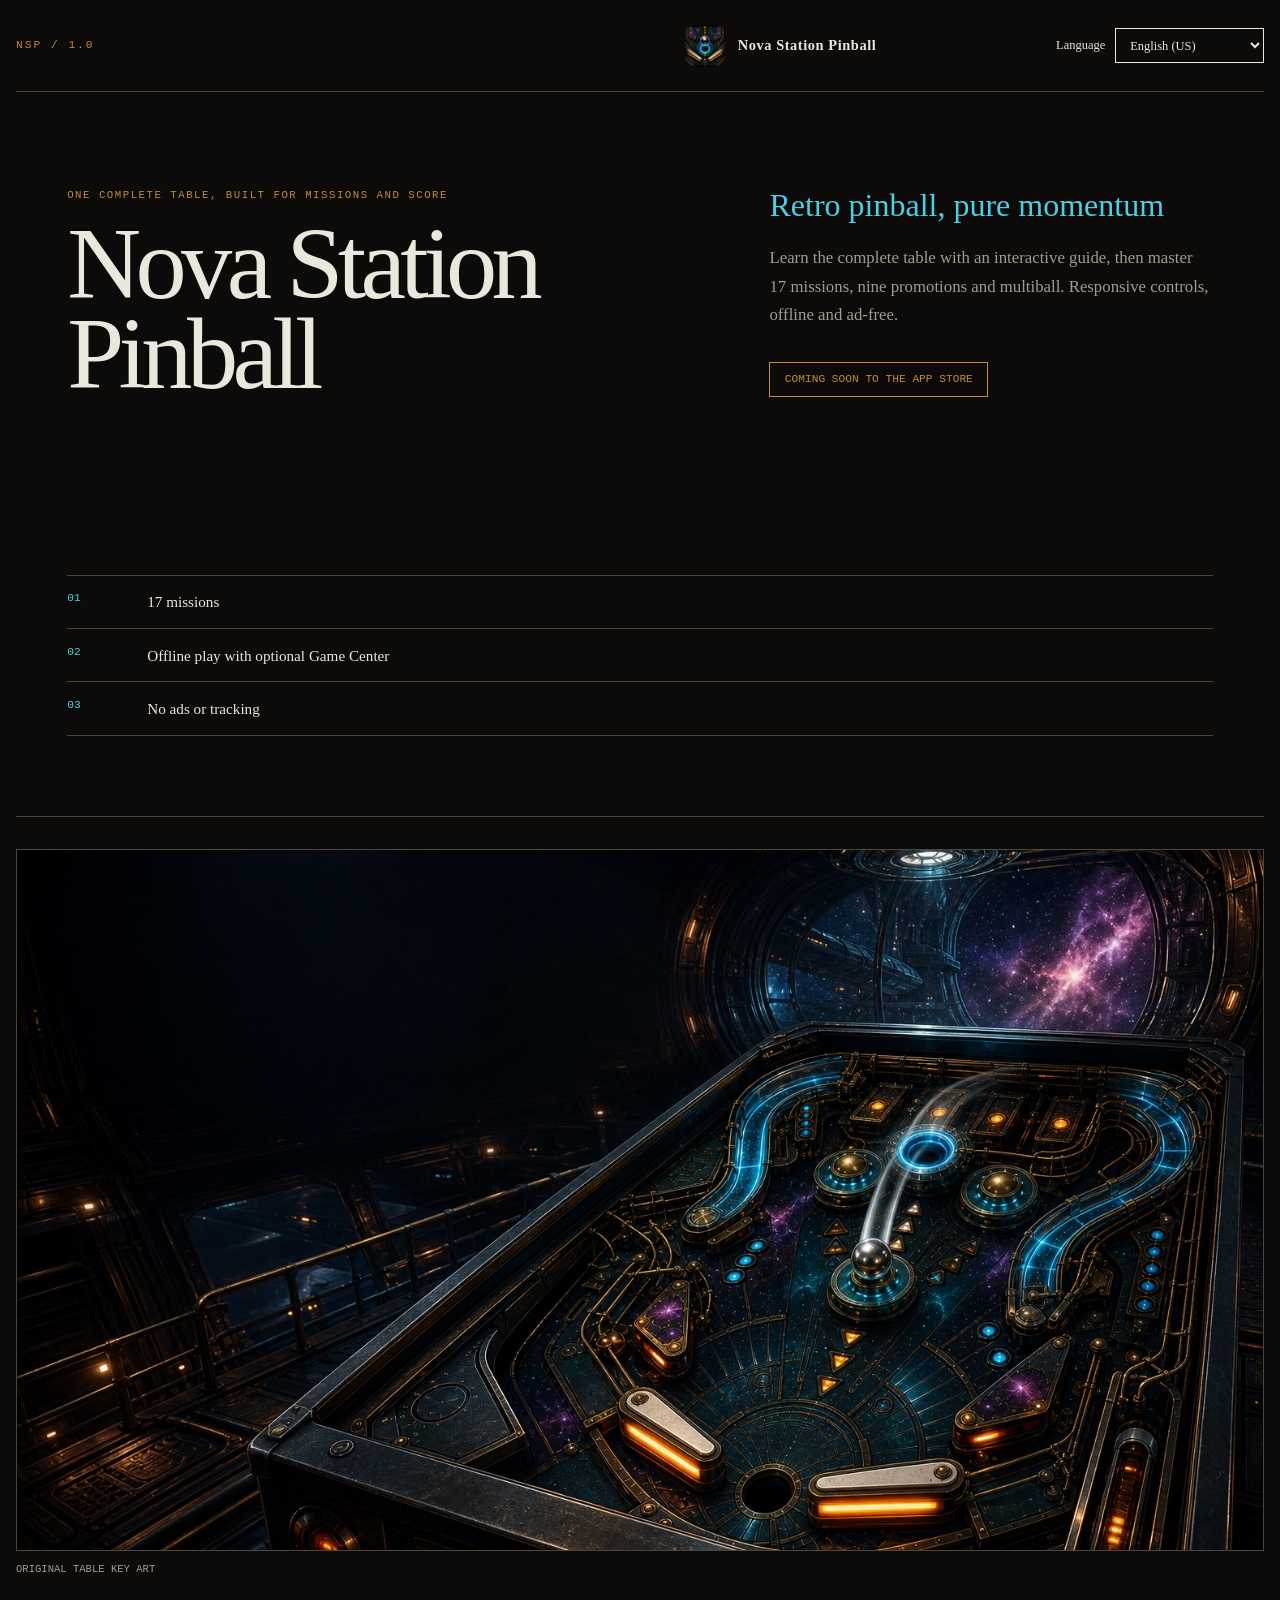
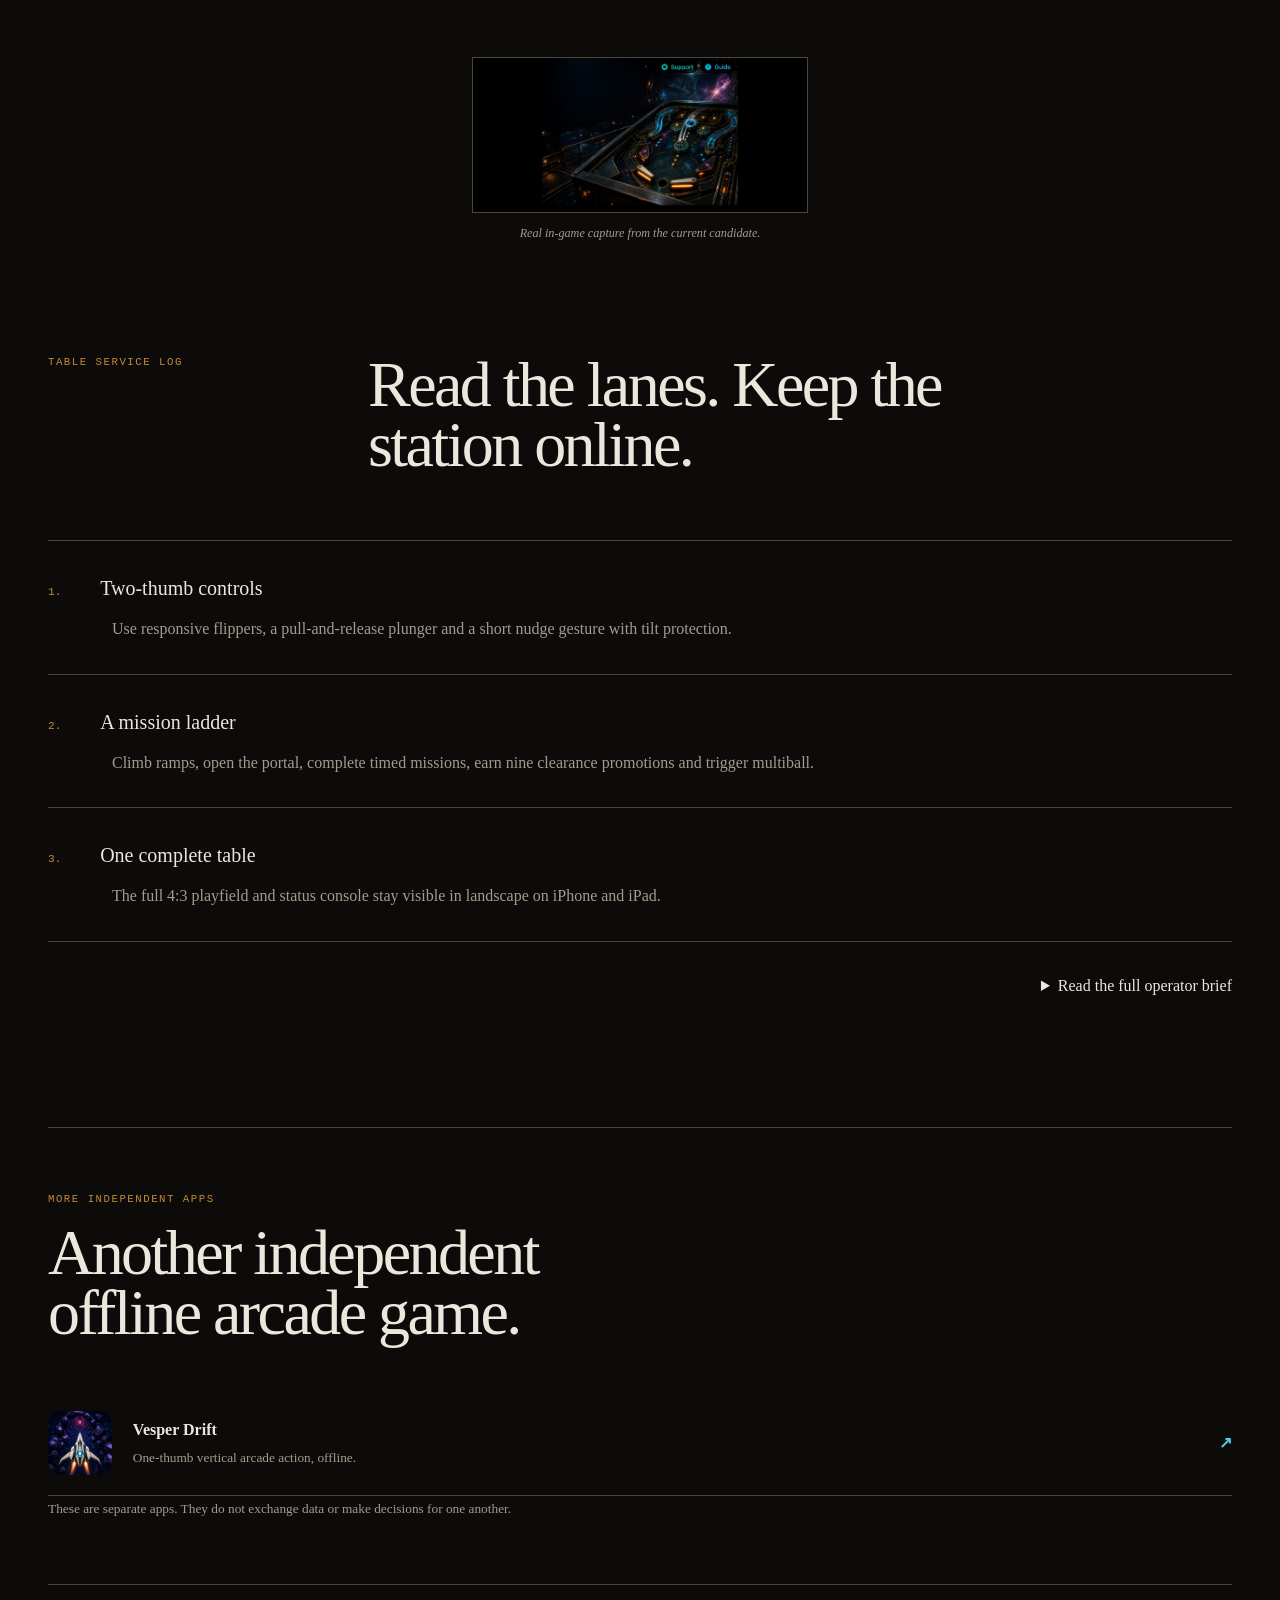
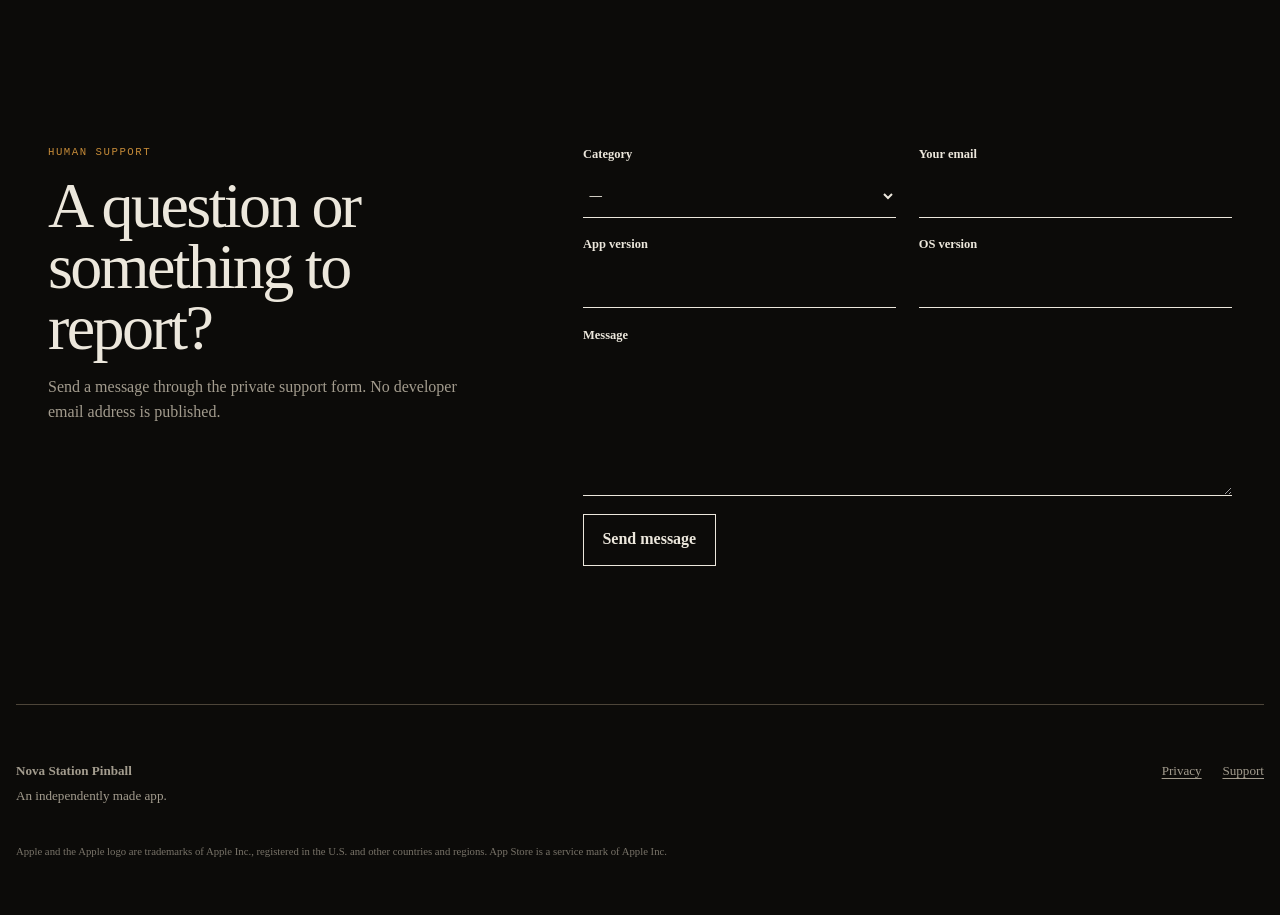
==== site/index.html @ 6b226a64 "Launch Nova marketing site and commercial guards" ====
<!doctype html>
<html lang="en-US" dir="ltr" data-template-id="nova-machine-room-v1">
<head>
  <meta charset="utf-8">
  <meta name="viewport" content="width=device-width, initial-scale=1">
  <title>Nova Station Pinball — Retro pinball, pure momentum</title>
  <meta name="description" content="Learn the complete table with an interactive guide, then master 17 missions, nine promotions and multiball. Responsive controls, offline and ad-free.">
  <meta name="theme-color" content="#FFC64C">
  <meta name="robots" content="index,follow,max-image-preview:large">
  <meta name="site-source-digest" content="d5cbf1e4bd3721d77eac2094267c5030284951f453ba42378c104fe84a49094e">
  <link rel="canonical" href="https://bnjdpn.github.io/NovaStationPinball/">
  <link rel="alternate" hreflang="en-US" href="https://bnjdpn.github.io/NovaStationPinball/en-US/"><link rel="alternate" hreflang="fr-FR" href="https://bnjdpn.github.io/NovaStationPinball/fr-FR/">
  <link rel="alternate" hreflang="x-default" href="https://bnjdpn.github.io/NovaStationPinball/">
  <meta property="og:type" content="website">
  <meta property="og:site_name" content="Nova Station Pinball">
  <meta property="og:title" content="Nova Station Pinball — Retro pinball, pure momentum">
  <meta property="og:description" content="Learn the complete table with an interactive guide, then master 17 missions, nine promotions and multiball. Responsive controls, offline and ad-free.">
  <meta property="og:url" content="https://bnjdpn.github.io/NovaStationPinball/">
  <meta property="og:image" content="https://bnjdpn.github.io/NovaStationPinball/assets/hero-editorial.jpg">
  <meta property="og:image:alt" content="A worn space-station pinball machine in a dark recreation bay.">
  <meta name="twitter:card" content="summary_large_image">
  <meta name="twitter:title" content="Nova Station Pinball — Retro pinball, pure momentum">
  <meta name="twitter:description" content="Learn the complete table with an interactive guide, then master 17 missions, nine promotions and multiball. Responsive controls, offline and ad-free.">
  <meta name="twitter:image" content="https://bnjdpn.github.io/NovaStationPinball/assets/hero-editorial.jpg">
  <link rel="icon" href="assets/app-icon.png">
  <link rel="manifest" href="site.webmanifest">
  <link rel="preload" as="image" href="assets/hero-editorial.jpg">
  <link rel="stylesheet" href="assets/base.css">
  <link rel="stylesheet" href="assets/theme.css">
  <script type="application/ld+json">{"@context":"https://schema.org","@type":"SoftwareApplication","name":"Nova Station Pinball","description":"Learn the complete table with an interactive guide, then master 17 missions, nine promotions and multiball. Responsive controls, offline and ad-free.","url":"https://bnjdpn.github.io/NovaStationPinball/","image":"https://bnjdpn.github.io/NovaStationPinball/assets/hero-editorial.jpg","operatingSystem":"iOS","applicationCategory":"GameApplication","softwareVersion":"1.0","author":{"@type":"Person","name":"bnjdpn"}}</script>
</head>
<body>
  <a class="skip-link" href="#main">Skip to content</a>
  <header class="station-head">
    <p class="station-code">NSP / 1.0</p>
    <a class="brand" href="https://bnjdpn.github.io/NovaStationPinball/"><img src="assets/app-icon.png" width="42" height="42" alt=""><span>Nova Station Pinball</span></a>
    <label class="language-picker"><span>Language</span><select data-language-picker><option value="https://bnjdpn.github.io/NovaStationPinball/en-US/" selected>English (US)</option><option value="https://bnjdpn.github.io/NovaStationPinball/fr-FR/">Français (France)</option></select></label>
  </header>

  <main id="main" class="station-log">
    <section class="mission-sheet" aria-labelledby="hero-title">
      <div class="mission-title">
        <p class="eyebrow">One complete table, built for missions and score</p>
        <h1 id="hero-title">Nova Station Pinball</h1>
      </div>
      <div class="mission-brief">
        <p class="subtitle">Retro pinball, pure momentum</p>
        <p class="hero-pitch">Learn the complete table with an interactive guide, then master 17 missions, nine promotions and multiball. Responsive controls, offline and ad-free.</p>
        <p class="release-signal">Coming soon to the App Store</p>
      </div>
      <dl class="table-spec">
        <div><dt>01</dt><dd>17 missions</dd></div><div><dt>02</dt><dd>Offline play with optional Game Center</dd></div><div><dt>03</dt><dd>No ads or tracking</dd></div>
      </dl>
    </section>

    <figure class="machine-bay">
      <img src="assets/hero-editorial.jpg" width="1536" height="1024" alt="A worn space-station pinball machine in a dark recreation bay." fetchpriority="high">
      <figcaption>Original table key art</figcaption>
    </figure>

    <figure class="table-readback"><img src="assets/screenshots/en-US-01-launch-iphone-17-pro-max.png" alt="Product preview" loading="lazy" decoding="async"><figcaption>Real in-game capture from the current candidate.</figcaption></figure>

    <section id="field-manual" class="field-manual" aria-labelledby="manual-title">
      <header><p>Table service log</p><h2 id="manual-title">Read the lanes. Keep the station online.</h2></header>
      <ol>

        <li><h3>Two-thumb controls</h3><p>Use responsive flippers, a pull-and-release plunger and a short nudge gesture with tilt protection.</p></li>

        <li><h3>A mission ladder</h3><p>Climb ramps, open the portal, complete timed missions, earn nine clearance promotions and trigger multiball.</p></li>

        <li><h3>One complete table</h3><p>The full 4:3 playfield and status console stay visible in landscape on iPhone and iPad.</p></li>

      </ol>
      <details><summary>Read the full operator brief</summary><p>Take command of Nova Station, a complete retro-futuristic pinball table built for fast reactions and long score-chasing sessions.</p><p>Every launch begins with three balls and a clear objective: keep the station online. Chain bumper hits, climb the ramps, open the portal, complete timed missions, earn nine clearance promotions and trigger multiball. A precise deterministic simulation keeps every rebound, flipper strike, nudge and tilt consistent.</p><p>BUILT FOR PINBALL; Responsive two-thumb flippers; Pull-and-release plunger; Short horizontal nudge gesture with tilt protection; Interactive guide for controls, mission lanes and progression targets; Missions, score multipliers, bonuses, extra balls and multiball; Local high scores saved on your device; Optional Game Center leaderboard</p><p>ONE COMPLETE TABLE; The full 4:3 table and its status console remain visible in landscape on both iPhone and iPad. Original raster artwork, sound and haptics create a tactile premium retro-PC atmosphere without copying another game’s identity.</p><p>PLAY ON YOUR TERMS; Nova Station Pinball works offline and requires no account. It contains no advertising and no tracking. In version 1.0, the entire game is available free upfront. Optional tips in this version support development but unlock no features and do not change gameplay.</p><p>Available in English and French.</p></details>
    </section>


    <aside class="other-cabinet" aria-labelledby="other-title">
      <p>More independent apps</p>
      <h2 id="other-title">Another independent offline arcade game.</h2>

      <a href="https://bnjdpn.github.io/VesperDrift/"><img src="assets/apps/vesper.png" width="64" height="64" alt=""><span><strong>Vesper Drift</strong><small>One-thumb vertical arcade action, offline.</small></span><b aria-hidden="true">↗</b></a>

      <small>These are separate apps. They do not exchange data or make decisions for one another.</small>
    </aside>


    <section id="contact" class="station-support" aria-labelledby="contact-title">
      <header><p>Human support</p><h2 id="contact-title">A question or something to report?</h2><p>Send a message through the private support form. No developer email address is published.</p></header>
      <form class="support-form" action="https://formspree.io/f/mykqbyyw" method="POST" data-sending="Sending…" data-success="Message sent. Thank you." data-error="The message could not be sent. Please try again.">
        <input type="hidden" name="app" value="Nova Station Pinball"><input type="hidden" name="_subject" value="Nova Station Pinball support request">
        <label class="honeypot" aria-hidden="true">Leave empty<input type="text" name="_gotcha" tabindex="-1" autocomplete="off"></label>
        <label><span>Category</span><select name="category" required><option value="" selected disabled>—</option><option value="Question">Question</option><option value="Bug">Bug</option><option value="Accessibility">Accessibility</option><option value="Privacy">Privacy</option><option value="Other">Other</option></select></label>
        <label><span>Your email</span><input type="email" name="email" autocomplete="email" required></label>
        <label><span>App version</span><input type="text" name="app_version"></label>
        <label><span>OS version</span><input type="text" name="os_version"></label>
        <label class="message-field"><span>Message</span><textarea name="message" required></textarea></label>
        <button type="submit">Send message</button><p class="form-status" role="status" aria-live="polite"></p>
      </form>
    </section>
  </main>

  <footer class="station-footer">
    <div><strong>Nova Station Pinball</strong><p>An independently made app.</p></div>
    <nav aria-label="Legal links"><a href="https://bnjdpn.github.io/NovaStationPinball/privacy.html">Privacy</a><a href="#contact">Support</a></nav>
    <small class="trademark-notice">Apple and the Apple logo are trademarks of Apple Inc., registered in the U.S. and other countries and regions. App Store is a service mark of Apple Inc.</small>
  </footer>
  <script src="assets/site.js" defer></script>
</body>
</html>
---- site/assets/base.css ----
* { box-sizing: border-box; }
html { scroll-behavior: smooth; }
body { margin: 0; min-width: 320px; font-family: var(--font-body, ui-sans-serif, system-ui, sans-serif); background: var(--page); color: var(--ink); line-height: 1.55; text-rendering: optimizeLegibility; }
img { display: block; max-width: 100%; }
a { color: inherit; text-decoration-thickness: .08em; text-underline-offset: .2em; }
button, input, textarea, select { font: inherit; }
button, a, select, input, textarea { -webkit-tap-highlight-color: transparent; }
:focus-visible { outline: 3px solid var(--focus, #0866ff); outline-offset: 4px; }
.skip-link { position: fixed; z-index: 100; inset: 12px auto auto 12px; padding: 10px 14px; background: #fff; color: #111; transform: translateY(-160%); }
.skip-link:focus { transform: none; }
.brand { display: inline-flex; align-items: center; gap: .75rem; width: fit-content; font-weight: 750; text-decoration: none; }
.brand img { width: 42px; height: 42px; border-radius: 11px; }
.language-picker { display: inline-flex; align-items: center; gap: .6rem; font-size: .78rem; }
.language-picker select { max-width: 175px; padding: .55rem 1.8rem .55rem .65rem; border: 1px solid currentColor; border-radius: 0; background: transparent; color: inherit; }
.language-picker option { color: #111; background: #fff; }
.app-store-action { display: inline-flex; padding: 10px; line-height: 0; }
.app-store-action img { width: auto; height: 40px; }
.app-store-action:focus-visible { outline-offset: 1px; }
.support-form { display: grid; grid-template-columns: 1fr 1fr; gap: 1.1rem 1.4rem; }
.support-form label { display: grid; gap: .45rem; font-size: .78rem; font-weight: 700; }
.support-form input, .support-form select, .support-form textarea { width: 100%; padding: .8rem .15rem; border: 0; border-bottom: 1px solid currentColor; border-radius: 0; background: transparent; color: inherit; }
.support-form textarea { min-height: 9rem; resize: vertical; }
.support-form .message-field, .support-form button, .form-status { grid-column: 1 / -1; }
.support-form button { width: fit-content; padding: .8rem 1.15rem; border: 1px solid currentColor; border-radius: 0; background: transparent; color: inherit; font-weight: 800; cursor: pointer; }
.support-form button:disabled { opacity: .55; cursor: wait; }
.form-status { min-height: 1.5em; margin: 0; }
.honeypot { position: absolute !important; left: -10000px !important; width: 1px !important; height: 1px !important; overflow: hidden !important; }
.trademark-notice { display: block; max-width: 70rem; font-size: .67rem; line-height: 1.5; opacity: .72; }
.not-found { width: min(100% - 2rem, 48rem); min-height: 100svh; margin-inline: auto; display: grid; align-content: center; gap: 1rem; }
.not-found p { max-width: 42rem; margin: 0; }
.not-found .error-code { font: 700 .72rem/1 ui-monospace, SFMono-Regular, Menlo, monospace; letter-spacing: .14em; }
.not-found h1 { max-width: 14ch; margin: 0; font-size: clamp(3rem, 9vw, 7rem); line-height: .9; }
.not-found a { width: fit-content; margin-top: 1rem; font-weight: 800; }
@media (max-width: 620px) {
  .brand span { display: none; }
  .language-picker > span { position: absolute; width: 1px; height: 1px; margin: -1px; padding: 0; overflow: hidden; border: 0; white-space: nowrap; }
  .support-form { grid-template-columns: 1fr; }
  .support-form .message-field, .support-form button, .form-status { grid-column: 1; }
}
@media (prefers-reduced-motion: reduce) {
  html { scroll-behavior: auto; }
  * { animation-duration: .01ms !important; animation-iteration-count: 1 !important; transition-duration: .01ms !important; }
}
---- site/assets/theme.css ----
:root { color-scheme: dark; --page: #0c0b09; --ink: #ece7dc; --muted: #a39c8e; --line: #4d4539; --focus: #51cde2; --brass: #c48a38; --cyan: #51cde2; }
body { font-family: Georgia, "Times New Roman", serif; }
.station-head { width: min(100% - 2rem, 92rem); margin-inline: auto; min-height: 92px; display: grid; grid-template-columns: 1fr 1fr auto; gap: 2rem; align-items: center; border-bottom: 1px solid var(--line); }
.station-code { margin: 0; color: var(--brass); font: .7rem/1 ui-monospace, SFMono-Regular, Menlo, monospace; letter-spacing: .18em; }
.station-head .brand { justify-self: center; font-size: .9rem; letter-spacing: .04em; }
.station-log { width: min(100% - 2rem, 92rem); margin-inline: auto; }
.machine-bay { margin: 2rem 0 0; }
.machine-bay img { width: 100%; max-height: 78svh; object-fit: cover; border: 1px solid var(--line); }
.machine-bay figcaption { margin: .7rem 0 0; color: var(--muted); font: .66rem/1.4 ui-monospace, SFMono-Regular, Menlo, monospace; text-transform: uppercase; }
.mission-sheet { display: grid; grid-template-columns: 1.15fr .85fr; gap: clamp(3rem, 8vw, 9rem); padding: 6rem 4vw 5rem; border-bottom: 1px solid var(--line); }
.eyebrow, .field-manual header p, .other-cabinet > p, .station-support header > p:first-child { margin: 0 0 1rem; color: var(--brass); font: .67rem/1.4 ui-monospace, SFMono-Regular, Menlo, monospace; letter-spacing: .14em; text-transform: uppercase; }
h1 { max-width: 11ch; margin: 0; font-size: clamp(3.5rem, 8vw, 8rem); font-weight: 500; letter-spacing: -.055em; line-height: .88; }
.mission-brief { align-self: end; }
.subtitle { margin: 0 0 1.3rem; color: var(--cyan); font-size: clamp(1.35rem, 2.5vw, 2.2rem); line-height: 1.1; }
.hero-pitch { max-width: 35rem; color: var(--muted); font-size: 1.05rem; line-height: 1.7; }
.release-signal { width: fit-content; margin-top: 2rem; padding: .7rem .9rem; border: 1px solid var(--brass); color: var(--brass); font: .7rem/1 ui-monospace, SFMono-Regular, Menlo, monospace; text-transform: uppercase; }
.table-spec { grid-column: 1 / -1; margin: 4rem 0 0; border-top: 1px solid var(--line); }
.table-spec div { display: grid; grid-template-columns: 5rem 1fr; padding: .9rem 0; border-bottom: 1px solid var(--line); }
.table-spec dt { color: var(--cyan); font: .7rem/1.5 ui-monospace, SFMono-Regular, Menlo, monospace; }.table-spec dd { margin: 0; font-size: .95rem; }
.table-readback { width: min(100%, 21rem); margin: 5rem auto 0; }.table-readback img { width: 100%; border: 1px solid var(--line); }.table-readback figcaption { margin-top: .7rem; color: var(--muted); font-size: .76rem; font-style: italic; text-align: center; }
.field-manual { width: min(100%, 74rem); margin: 7rem auto 0; }
.field-manual > header { display: grid; grid-template-columns: .5fr 1.5fr; gap: 2rem; }
.field-manual h2, .other-cabinet h2, .station-support h2 { max-width: 18ch; margin: 0; font-size: clamp(2.2rem, 5vw, 4.8rem); font-weight: 500; letter-spacing: -.04em; line-height: .95; }
.field-manual ol { margin: 4rem 0 0; padding: 0; list-style-position: inside; border-top: 1px solid var(--line); }
.field-manual li { padding: 2rem 0; border-bottom: 1px solid var(--line); }
.field-manual li::marker { color: var(--brass); font: .7rem ui-monospace, SFMono-Regular, Menlo, monospace; }
.field-manual h3 { display: inline; margin: 0 0 0 2rem; font-size: 1.25rem; font-weight: 500; }
.field-manual li p { max-width: 48rem; margin: .8rem 0 0 4rem; color: var(--muted); }
.field-manual details { max-width: 48rem; margin: 2rem 0 0 auto; color: var(--muted); }.field-manual summary { width: fit-content; margin-left: auto; color: var(--ink); cursor: pointer; }
.other-cabinet { width: min(100%, 74rem); margin: 8rem auto 0; padding: 4rem 0; border-top: 1px solid var(--line); border-bottom: 1px solid var(--line); }
.other-cabinet > a { margin-top: 3rem; display: grid; grid-template-columns: auto 1fr auto; gap: 1.3rem; align-items: center; padding: 1.2rem 0; text-decoration: none; border-bottom: 1px solid var(--line); }
.other-cabinet a img { border-radius: 14px; }.other-cabinet a span { display: grid; gap: .3rem; }.other-cabinet a small, .other-cabinet > small { color: var(--muted); }.other-cabinet a b { color: var(--cyan); }
.station-support { width: min(100%, 74rem); margin: 4rem auto 0; padding: 6rem 0; display: grid; grid-template-columns: .8fr 1.2fr; gap: clamp(3rem, 8vw, 8rem); }.station-support header > p:last-child { color: var(--muted); }
.station-footer { width: min(100% - 2rem, 92rem); min-height: 200px; margin-inline: auto; padding: 3.5rem 0; display: grid; grid-template-columns: 1fr auto; gap: 2rem; border-top: 1px solid var(--line); color: var(--muted); font-size: .82rem; }.station-footer p { margin: .3rem 0; }.station-footer nav { display: flex; gap: 1.3rem; }.station-footer .trademark-notice { grid-column: 1 / -1; }
@media (max-width: 800px) {
  .station-head { grid-template-columns: 1fr auto; }.station-code { display: none; }.station-head .brand { justify-self: start; }
  .mission-sheet { grid-template-columns: 1fr; padding-inline: 0; }.table-spec { grid-column: 1; }
  .field-manual > header, .station-support { grid-template-columns: 1fr; }
}
@media (max-width: 560px) {
  .mission-sheet { padding-top: 4rem; }.field-manual li p { margin-left: 0; }.field-manual h3 { margin-left: 1rem; }
  .station-footer { grid-template-columns: 1fr; }.station-footer .trademark-notice { grid-column: 1; }
}
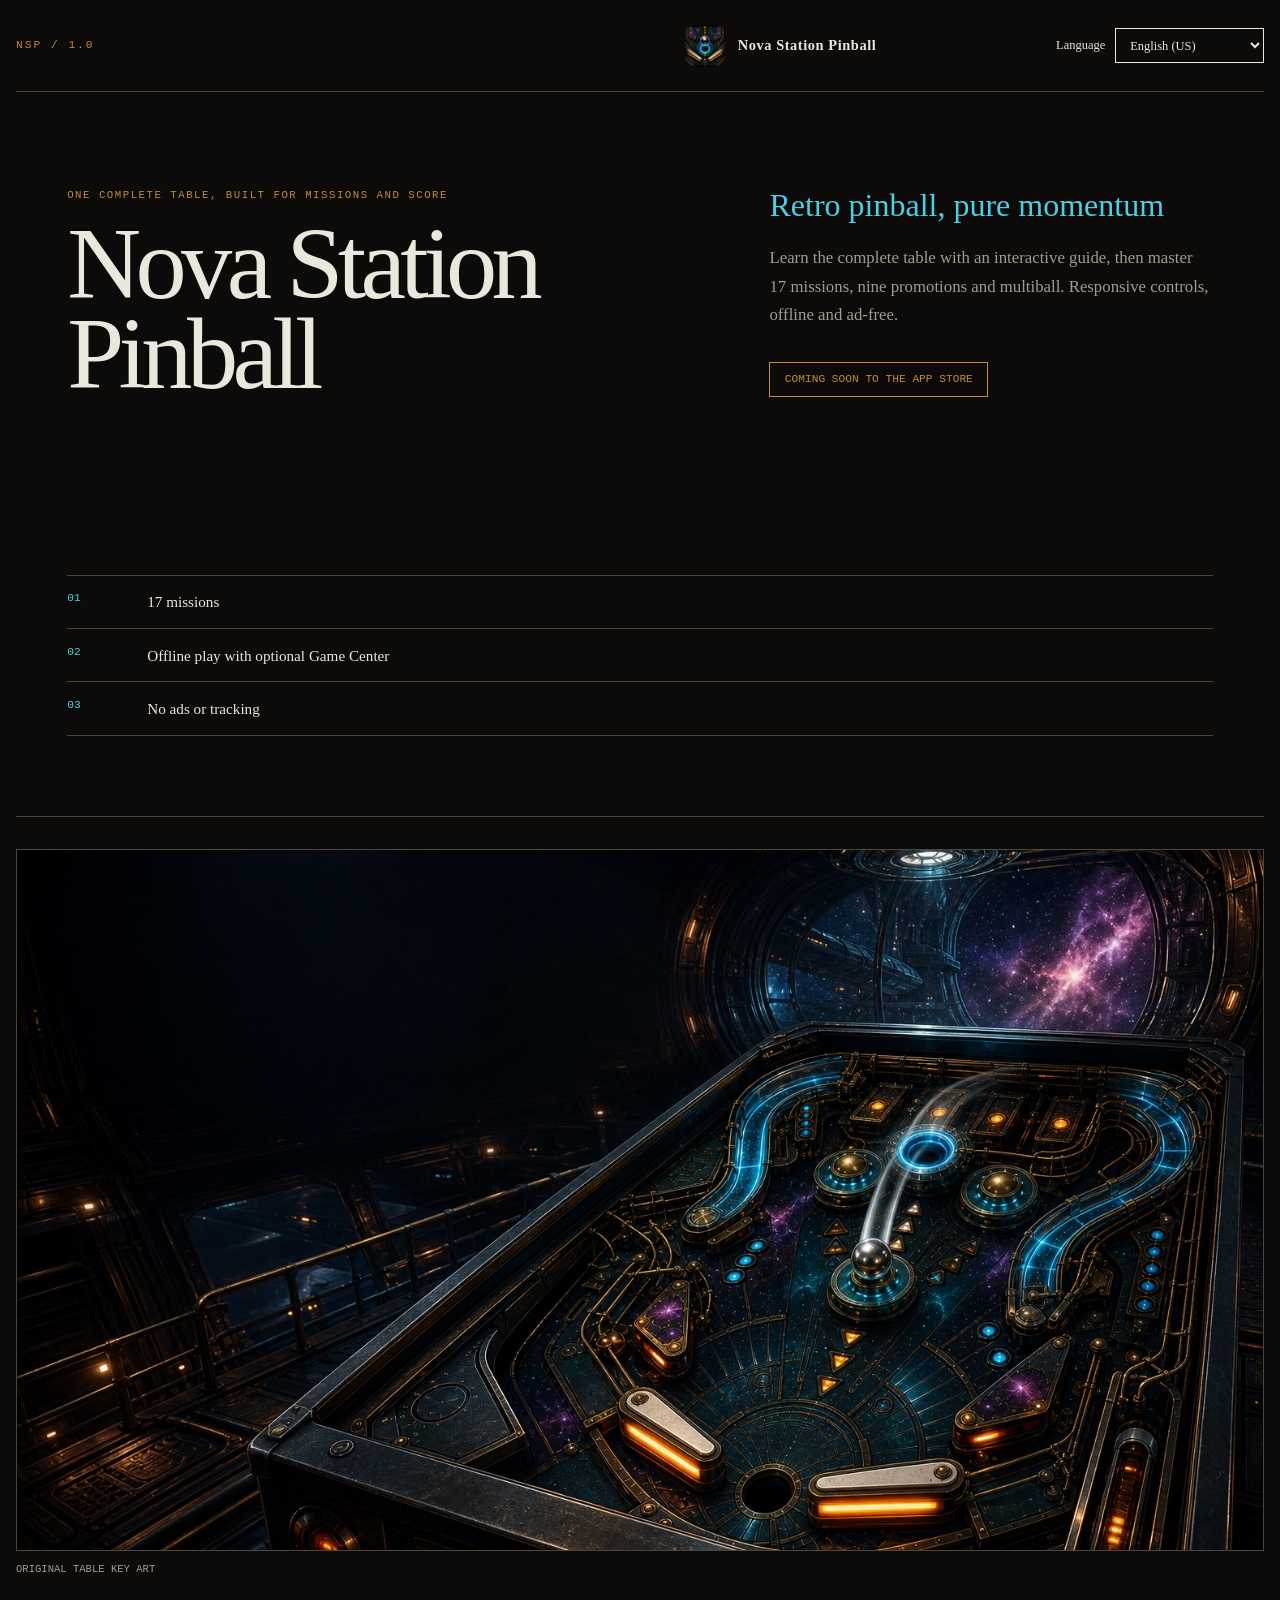
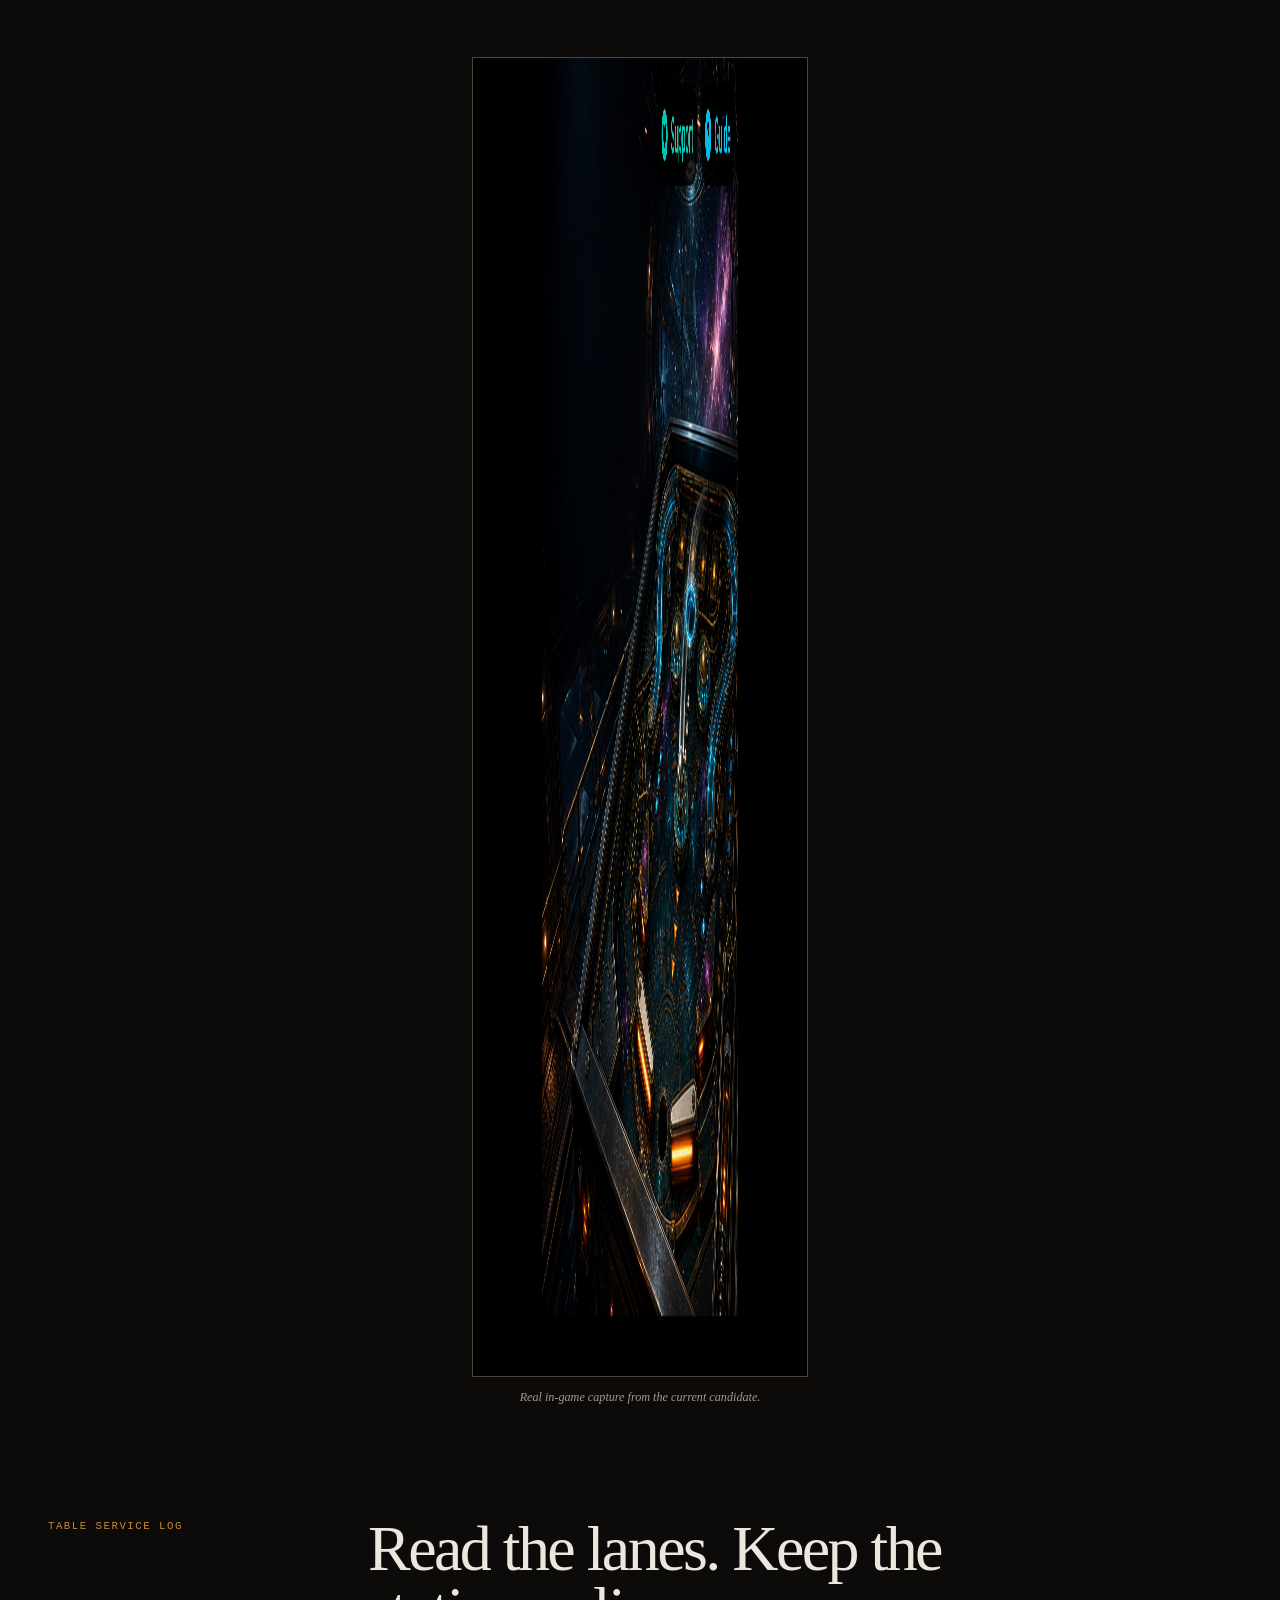
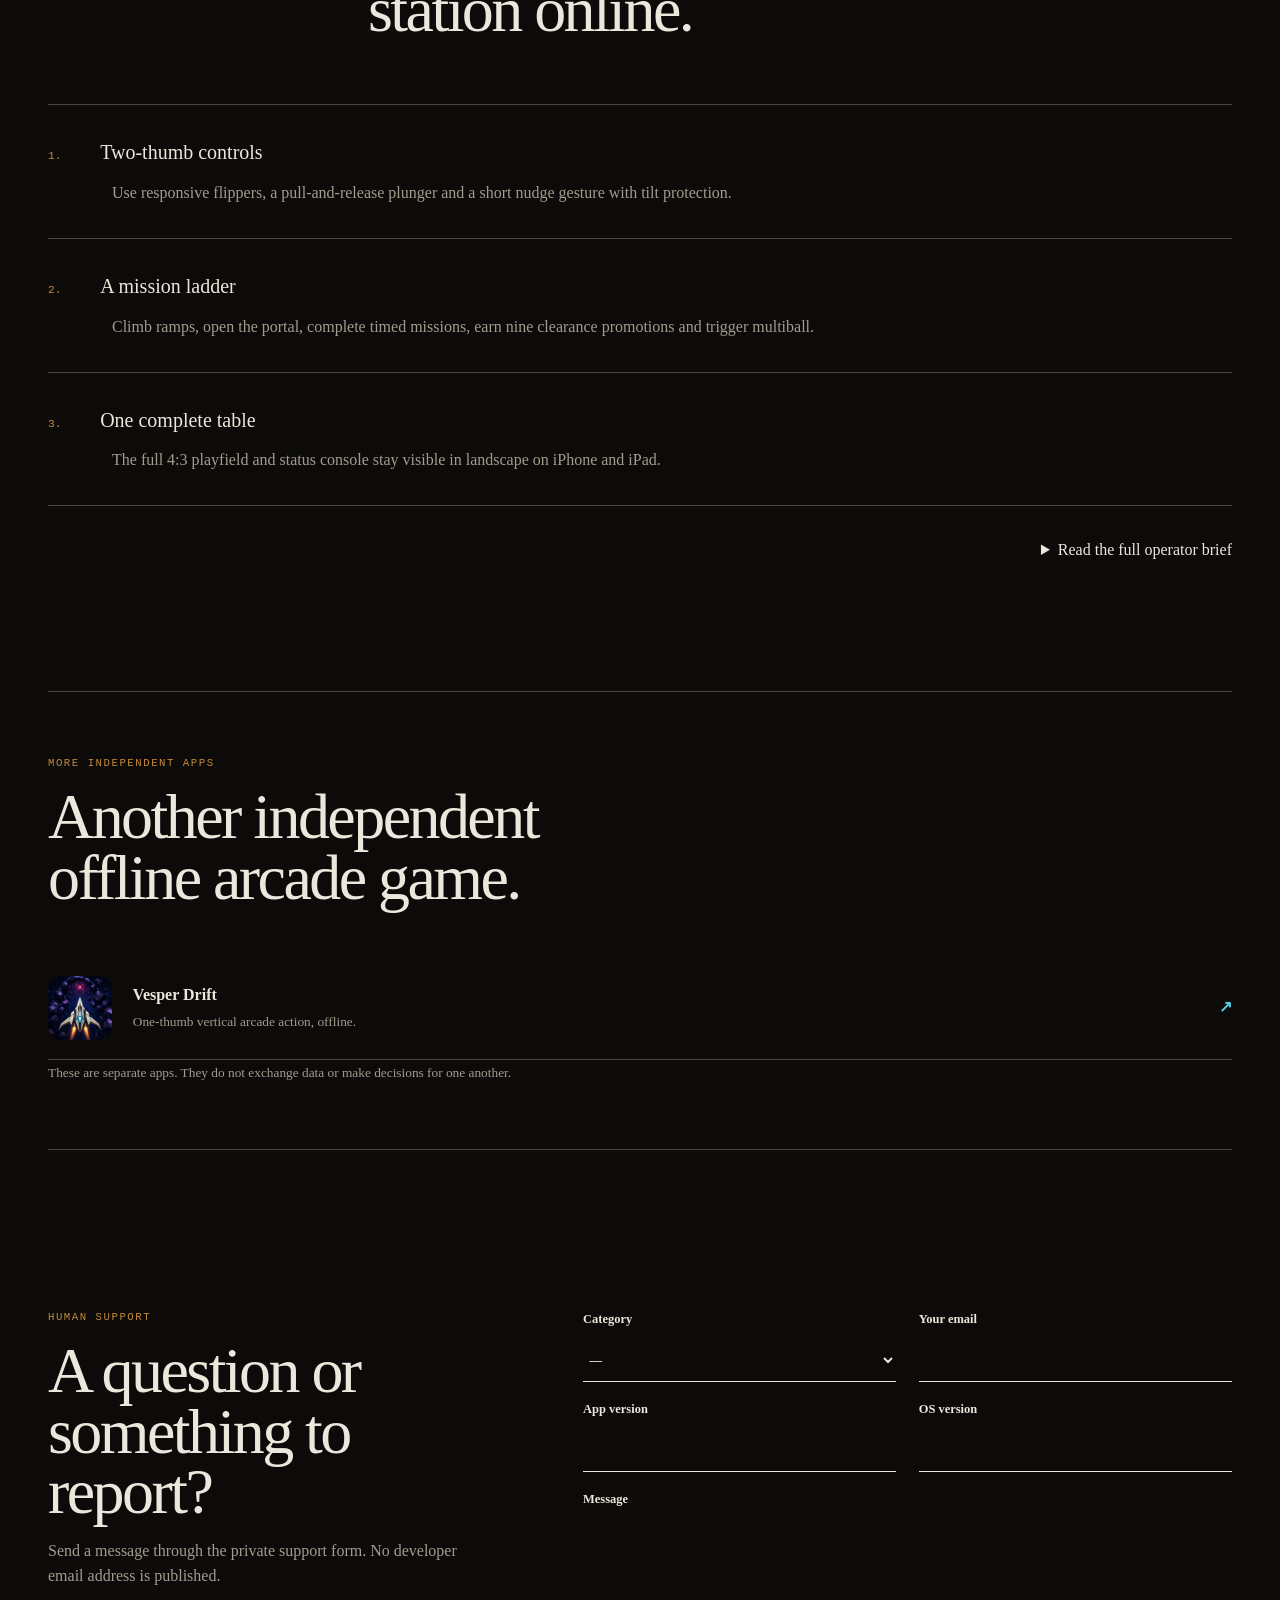
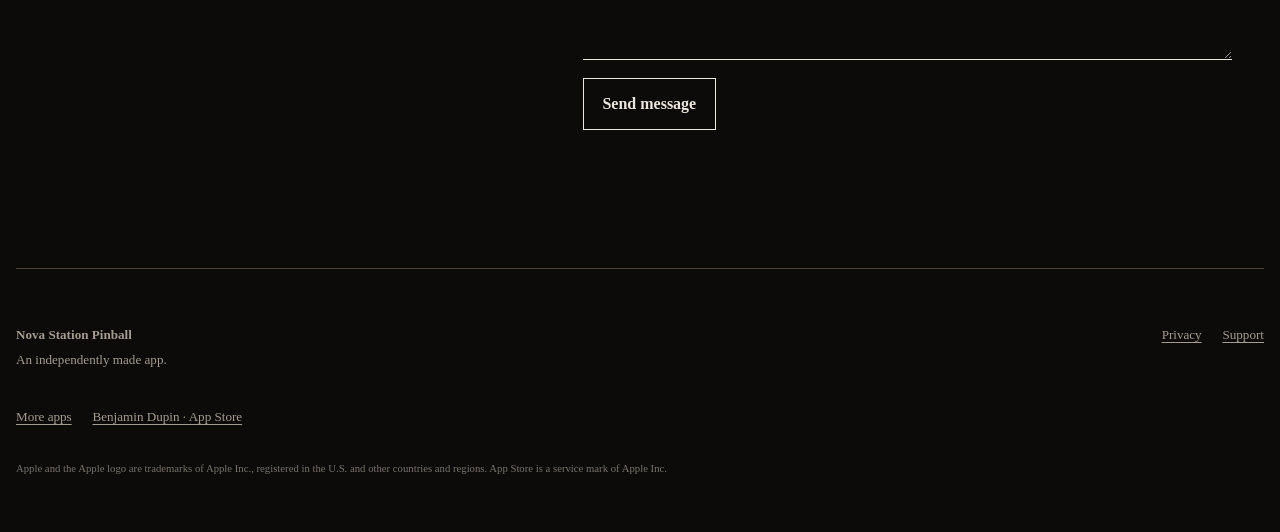
==== commit 3ee9d75b: "Improve Pages SEO and portfolio links" ====
--- a/site/index.html
+++ b/site/index.html
@@ -7,34 +7,43 @@
   <meta name="description" content="Learn the complete table with an interactive guide, then master 17 missions, nine promotions and multiball. Responsive controls, offline and ad-free.">
   <meta name="theme-color" content="#FFC64C">
   <meta name="robots" content="index,follow,max-image-preview:large">
-  <meta name="site-source-digest" content="d5cbf1e4bd3721d77eac2094267c5030284951f453ba42378c104fe84a49094e">
+  <meta name="site-source-digest" content="ab7ab6123c4a5d79e92495353fdfc4371a8fdb5ea651ab7e1a8ff64b40612a6c">
   <link rel="canonical" href="https://bnjdpn.github.io/NovaStationPinball/">
-  <link rel="alternate" hreflang="en-US" href="https://bnjdpn.github.io/NovaStationPinball/en-US/"><link rel="alternate" hreflang="fr-FR" href="https://bnjdpn.github.io/NovaStationPinball/fr-FR/">
+  <link rel="alternate" hreflang="en-US" href="https://bnjdpn.github.io/NovaStationPinball/"><link rel="alternate" hreflang="fr-FR" href="https://bnjdpn.github.io/NovaStationPinball/fr-FR/"><link rel="alternate" hreflang="en" href="https://bnjdpn.github.io/NovaStationPinball/"><link rel="alternate" hreflang="fr" href="https://bnjdpn.github.io/NovaStationPinball/fr-FR/">
   <link rel="alternate" hreflang="x-default" href="https://bnjdpn.github.io/NovaStationPinball/">
-  <meta property="og:type" content="website">
-  <meta property="og:site_name" content="Nova Station Pinball">
-  <meta property="og:title" content="Nova Station Pinball — Retro pinball, pure momentum">
-  <meta property="og:description" content="Learn the complete table with an interactive guide, then master 17 missions, nine promotions and multiball. Responsive controls, offline and ad-free.">
-  <meta property="og:url" content="https://bnjdpn.github.io/NovaStationPinball/">
-  <meta property="og:image" content="https://bnjdpn.github.io/NovaStationPinball/assets/hero-editorial.jpg">
-  <meta property="og:image:alt" content="A worn space-station pinball machine in a dark recreation bay.">
-  <meta name="twitter:card" content="summary_large_image">
-  <meta name="twitter:title" content="Nova Station Pinball — Retro pinball, pure momentum">
-  <meta name="twitter:description" content="Learn the complete table with an interactive guide, then master 17 missions, nine promotions and multiball. Responsive controls, offline and ad-free.">
-  <meta name="twitter:image" content="https://bnjdpn.github.io/NovaStationPinball/assets/hero-editorial.jpg">
   <link rel="icon" href="assets/app-icon.png">
   <link rel="manifest" href="site.webmanifest">
   <link rel="preload" as="image" href="assets/hero-editorial.jpg">
   <link rel="stylesheet" href="assets/base.css">
   <link rel="stylesheet" href="assets/theme.css">
-  <script type="application/ld+json">{"@context":"https://schema.org","@type":"SoftwareApplication","name":"Nova Station Pinball","description":"Learn the complete table with an interactive guide, then master 17 missions, nine promotions and multiball. Responsive controls, offline and ad-free.","url":"https://bnjdpn.github.io/NovaStationPinball/","image":"https://bnjdpn.github.io/NovaStationPinball/assets/hero-editorial.jpg","operatingSystem":"iOS","applicationCategory":"GameApplication","softwareVersion":"1.0","author":{"@type":"Person","name":"bnjdpn"}}</script>
+  <script type="application/ld+json">{"@context":"https://schema.org","@graph":[{"@type":"Person","@id":"https://bnjdpn.github.io/#benjamin-dupin","name":"Benjamin Dupin","url":"https://bnjdpn.github.io/","sameAs":["https://apps.apple.com/fr/developer/benjamin-dupin/id1871474236"]},{"@type":"WebSite","@id":"https://bnjdpn.github.io/NovaStationPinball/#website","url":"https://bnjdpn.github.io/NovaStationPinball/","name":"Nova Station Pinball","publisher":{"@id":"https://bnjdpn.github.io/#benjamin-dupin"}},{"@type":"SoftwareApplication","name":"Nova Station Pinball","description":"Learn the complete table with an interactive guide, then master 17 missions, nine promotions and multiball. Responsive controls, offline and ad-free.","url":"https://bnjdpn.github.io/NovaStationPinball/","image":"https://bnjdpn.github.io/NovaStationPinball/assets/hero-editorial.jpg","operatingSystem":"iOS","applicationCategory":"GameApplication","softwareVersion":"1.0","@id":"https://bnjdpn.github.io/NovaStationPinball/#software","author":{"@id":"https://bnjdpn.github.io/#benjamin-dupin"},"publisher":{"@id":"https://bnjdpn.github.io/#benjamin-dupin"},"inLanguage":"en-US"},{"@type":"WebPage","@id":"https://bnjdpn.github.io/NovaStationPinball/#webpage","url":"https://bnjdpn.github.io/NovaStationPinball/","name":"Nova Station Pinball — Retro pinball, pure momentum","description":"Learn the complete table with an interactive guide, then master 17 missions, nine promotions and multiball. Responsive controls, offline and ad-free.","inLanguage":"en-US","isPartOf":{"@id":"https://bnjdpn.github.io/NovaStationPinball/#website"},"about":{"@id":"https://bnjdpn.github.io/NovaStationPinball/#software"},"author":{"@id":"https://bnjdpn.github.io/#benjamin-dupin"}}]}</script>
+  <meta name="author" content="Benjamin Dupin">
+  <link rel="author" href="https://apps.apple.com/fr/developer/benjamin-dupin/id1871474236">
+  <meta property="og:type" content="website">
+  <meta property="og:site_name" content="Nova Station Pinball">
+  <meta property="og:locale" content="en_US">
+  <meta property="og:locale:alternate" content="fr_FR">
+  <meta property="og:title" content="Nova Station Pinball — Retro pinball, pure momentum">
+  <meta property="og:description" content="Learn the complete table with an interactive guide, then master 17 missions, nine promotions and multiball. Responsive controls, offline and ad-free.">
+  <meta property="og:url" content="https://bnjdpn.github.io/NovaStationPinball/">
+  <meta property="og:image" content="https://bnjdpn.github.io/NovaStationPinball/assets/social-card.jpg">
+  <meta property="og:image:secure_url" content="https://bnjdpn.github.io/NovaStationPinball/assets/social-card.jpg">
+  <meta property="og:image:type" content="image/jpeg">
+  <meta property="og:image:width" content="1200">
+  <meta property="og:image:height" content="630">
+  <meta property="og:image:alt" content="A worn space-station pinball machine in a dark recreation bay.">
+  <meta name="twitter:card" content="summary_large_image">
+  <meta name="twitter:title" content="Nova Station Pinball — Retro pinball, pure momentum">
+  <meta name="twitter:description" content="Learn the complete table with an interactive guide, then master 17 missions, nine promotions and multiball. Responsive controls, offline and ad-free.">
+  <meta name="twitter:image" content="https://bnjdpn.github.io/NovaStationPinball/assets/social-card.jpg">
+  <meta name="twitter:image:alt" content="A worn space-station pinball machine in a dark recreation bay.">
 </head>
 <body>
   <a class="skip-link" href="#main">Skip to content</a>
   <header class="station-head">
     <p class="station-code">NSP / 1.0</p>
     <a class="brand" href="https://bnjdpn.github.io/NovaStationPinball/"><img src="assets/app-icon.png" width="42" height="42" alt=""><span>Nova Station Pinball</span></a>
-    <label class="language-picker"><span>Language</span><select data-language-picker><option value="https://bnjdpn.github.io/NovaStationPinball/en-US/" selected>English (US)</option><option value="https://bnjdpn.github.io/NovaStationPinball/fr-FR/">Français (France)</option></select></label>
+    <label class="language-picker"><span>Language</span><select data-language-picker><option value="https://bnjdpn.github.io/NovaStationPinball/" selected>English (US)</option><option value="https://bnjdpn.github.io/NovaStationPinball/fr-FR/">Français (France)</option></select></label>
   </header>
 
   <main id="main" class="station-log">
@@ -54,11 +63,11 @@
     </section>
 
     <figure class="machine-bay">
-      <img src="assets/hero-editorial.jpg" width="1536" height="1024" alt="A worn space-station pinball machine in a dark recreation bay." fetchpriority="high">
+      <img src="assets/hero-editorial.jpg" width="1536" height="1024" alt="A worn space-station pinball machine in a dark recreation bay." fetchpriority="high" decoding="async">
       <figcaption>Original table key art</figcaption>
     </figure>
 
-    <figure class="table-readback"><img src="assets/screenshots/en-US-01-launch-iphone-17-pro-max.png" alt="Product preview" loading="lazy" decoding="async"><figcaption>Real in-game capture from the current candidate.</figcaption></figure>
+    <figure class="table-readback"><img src="assets/screenshots/en-US-01-launch-iphone-17-pro-max.png" alt="Product preview" loading="lazy" decoding="async" width="2868" height="1320"><figcaption>Real in-game capture from the current candidate.</figcaption></figure>
 
     <section id="field-manual" class="field-manual" aria-labelledby="manual-title">
       <header><p>Table service log</p><h2 id="manual-title">Read the lanes. Keep the station online.</h2></header>
@@ -79,7 +88,7 @@
       <p>More independent apps</p>
       <h2 id="other-title">Another independent offline arcade game.</h2>
 
-      <a href="https://bnjdpn.github.io/VesperDrift/"><img src="assets/apps/vesper.png" width="64" height="64" alt=""><span><strong>Vesper Drift</strong><small>One-thumb vertical arcade action, offline.</small></span><b aria-hidden="true">↗</b></a>
+      <a href="https://bnjdpn.github.io/VesperDrift/"><img src="assets/apps/vesper.png" width="64" height="64" alt="" loading="lazy" decoding="async"><span><strong>Vesper Drift</strong><small>One-thumb vertical arcade action, offline.</small></span><b aria-hidden="true">↗</b></a>
 
       <small>These are separate apps. They do not exchange data or make decisions for one another.</small>
     </aside>
@@ -103,7 +112,8 @@
   <footer class="station-footer">
     <div><strong>Nova Station Pinball</strong><p>An independently made app.</p></div>
     <nav aria-label="Legal links"><a href="https://bnjdpn.github.io/NovaStationPinball/privacy.html">Privacy</a><a href="#contact">Support</a></nav>
-    <small class="trademark-notice">Apple and the Apple logo are trademarks of Apple Inc., registered in the U.S. and other countries and regions. App Store is a service mark of Apple Inc.</small>
+    <nav class="seo-author-links" data-portfolio-seo-links aria-label="More apps"><a href="https://bnjdpn.github.io/">More apps</a><a href="https://apps.apple.com/fr/developer/benjamin-dupin/id1871474236">Benjamin Dupin · App Store</a></nav>
+<small class="trademark-notice">Apple and the Apple logo are trademarks of Apple Inc., registered in the U.S. and other countries and regions. App Store is a service mark of Apple Inc.</small>
   </footer>
   <script src="assets/site.js" defer></script>
 </body>
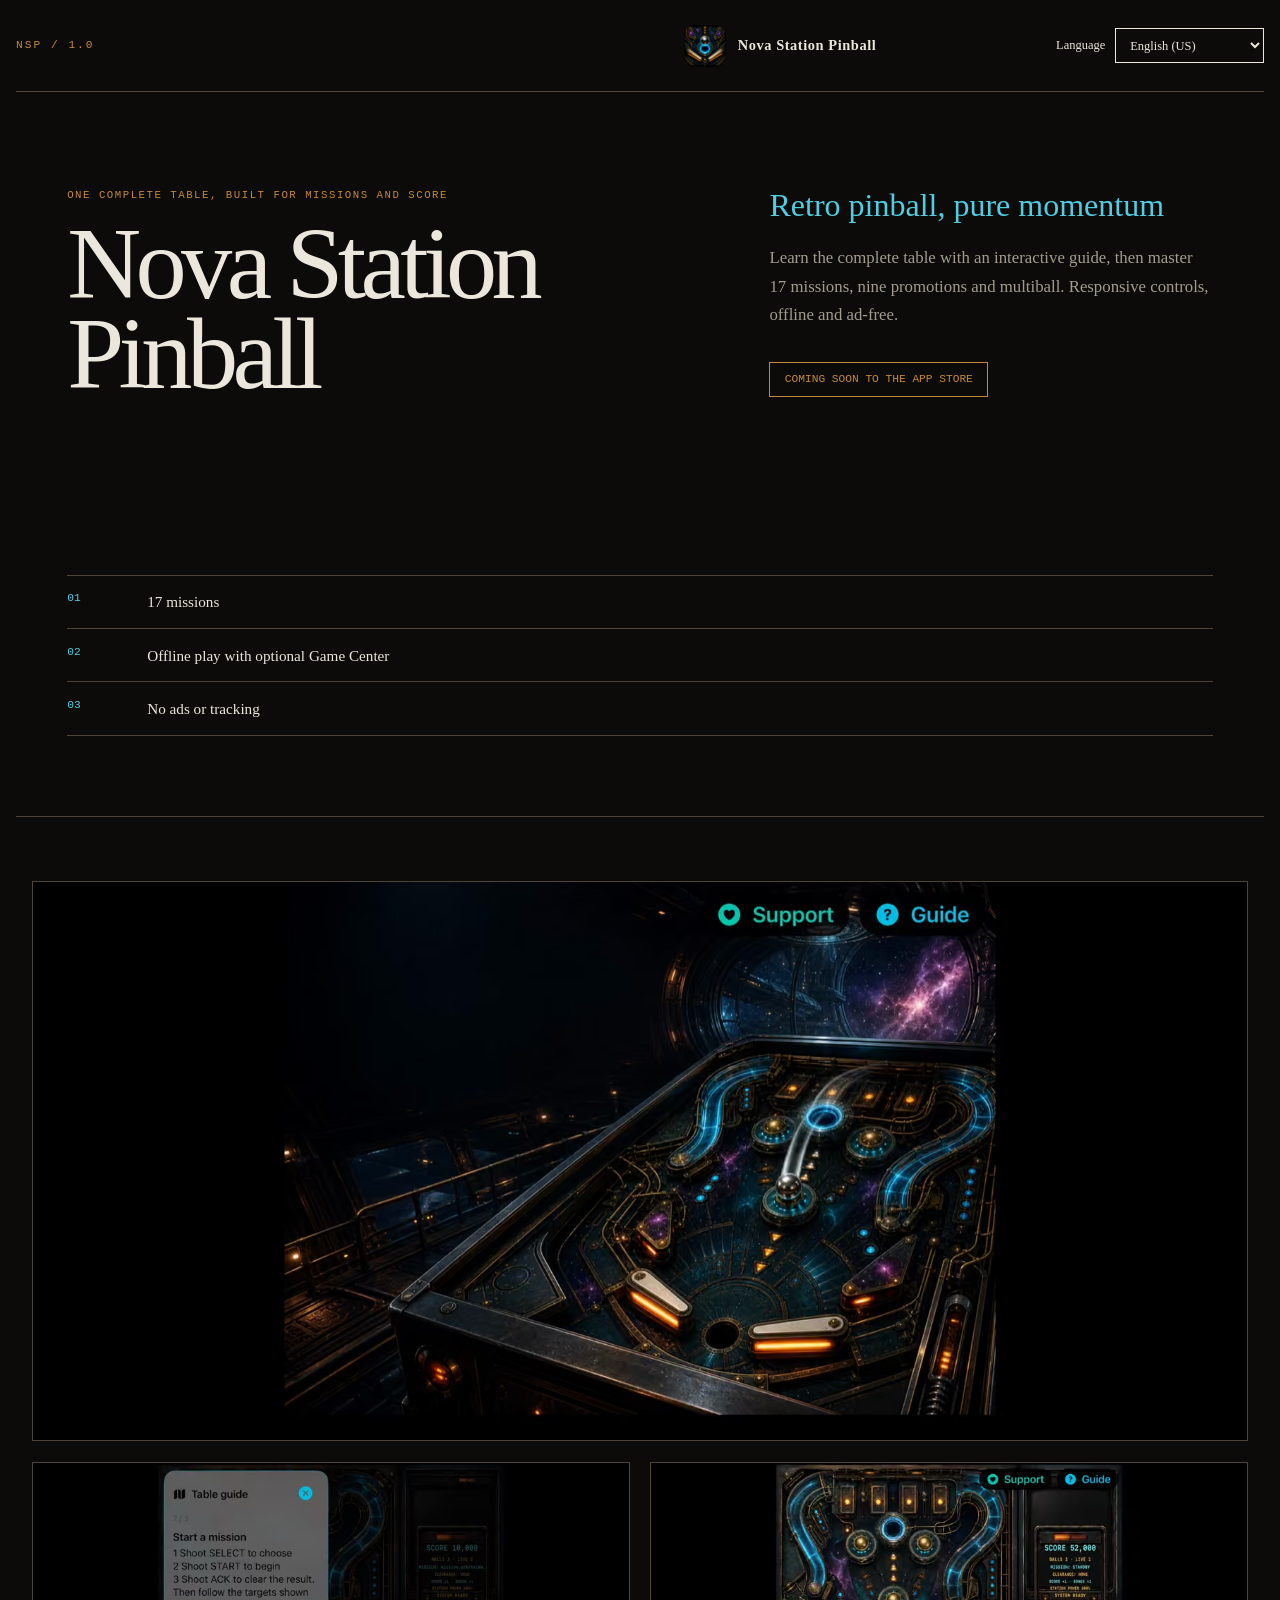
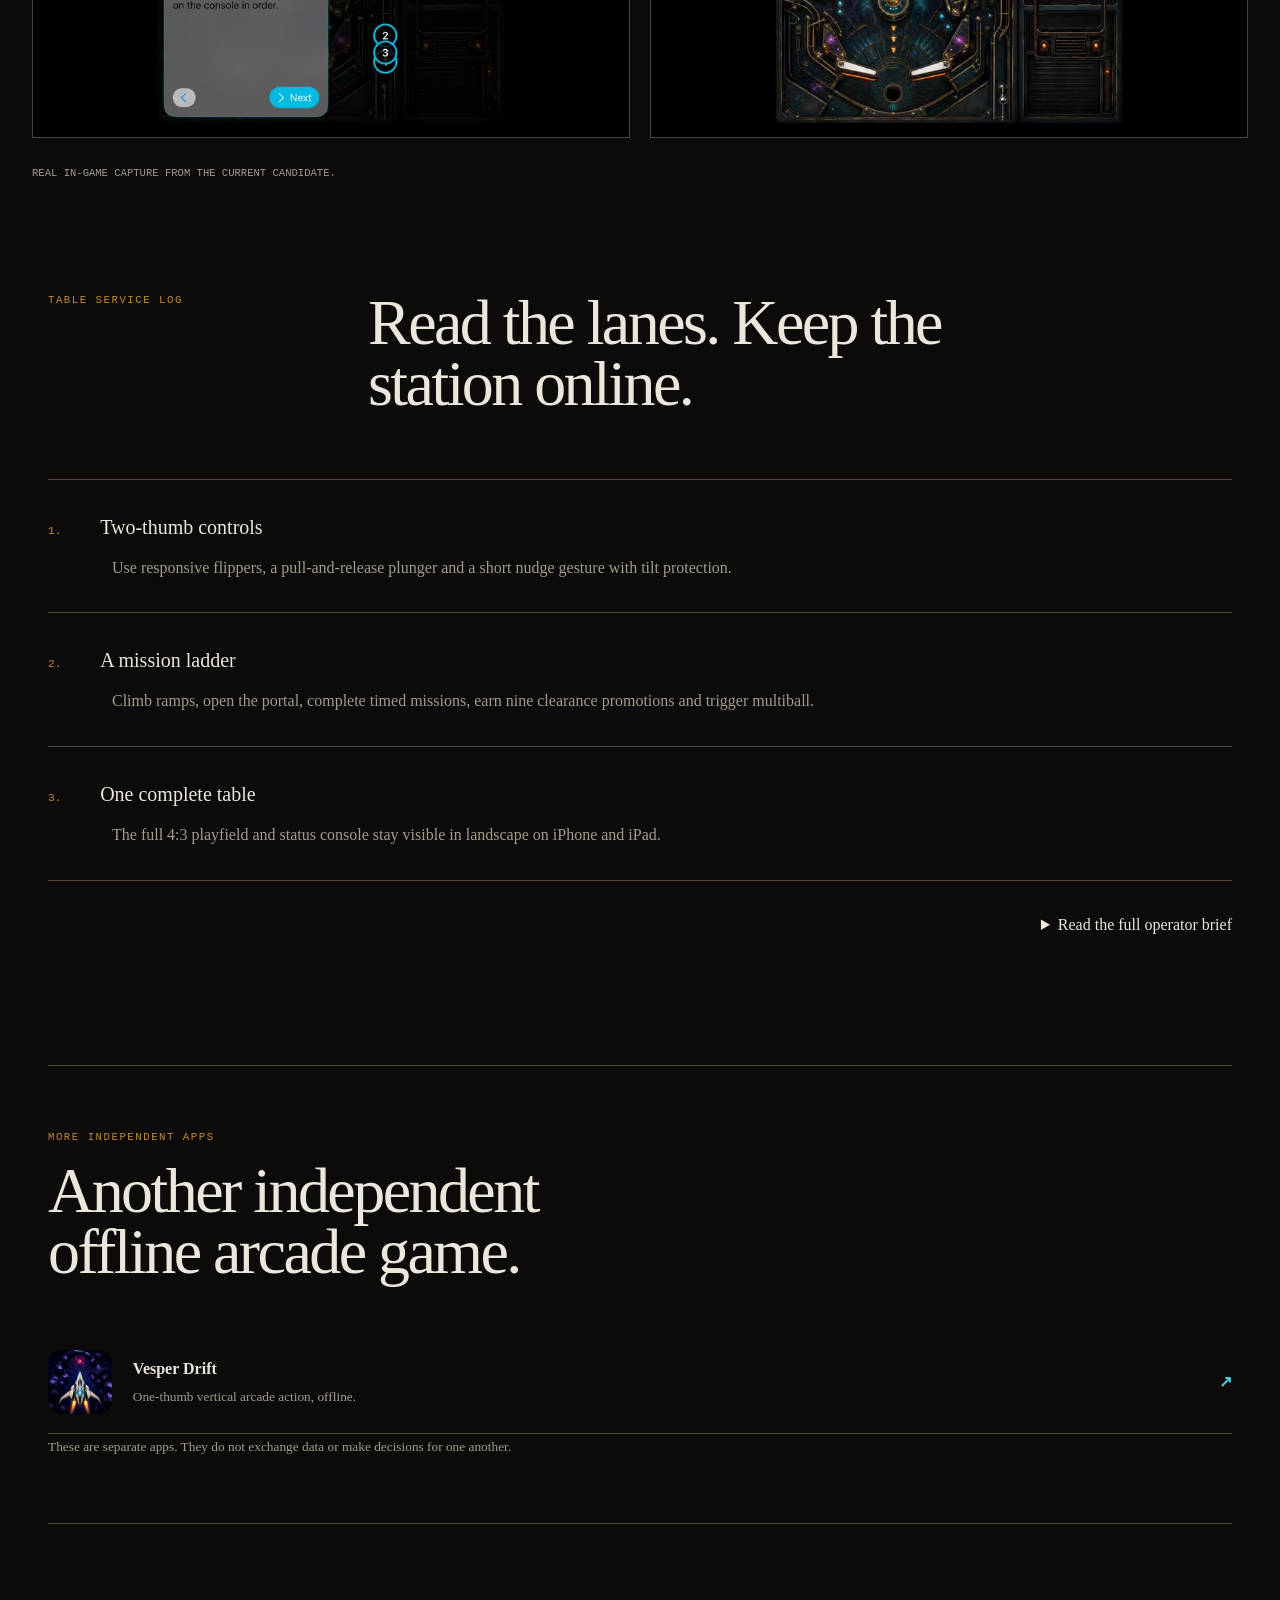
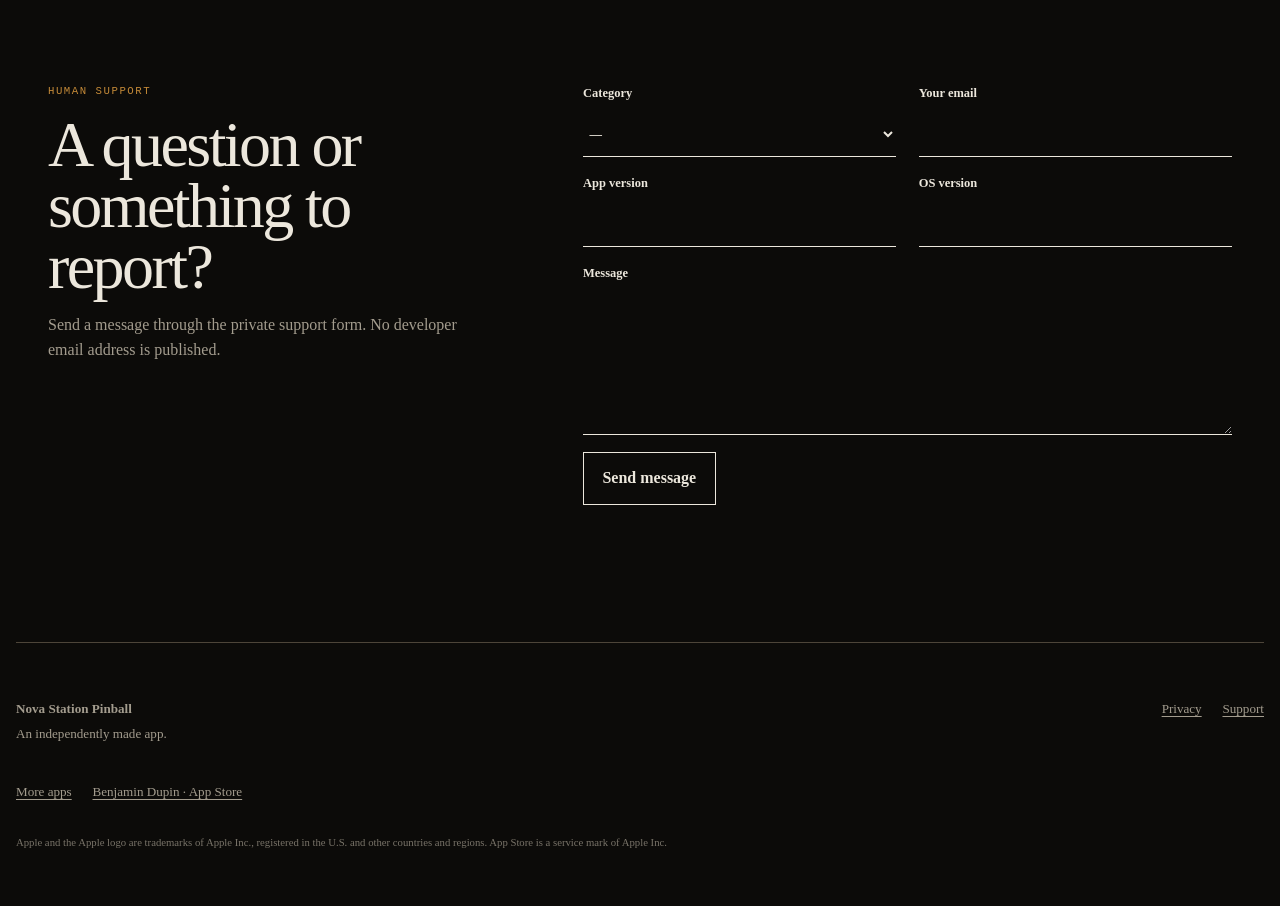
==== commit 0aaa2978: "Show real App Store screenshots instead of generated art Replace the generated editorial raster with" ====
--- a/site/index.html
+++ b/site/index.html
@@ -7,16 +7,16 @@
   <meta name="description" content="Learn the complete table with an interactive guide, then master 17 missions, nine promotions and multiball. Responsive controls, offline and ad-free.">
   <meta name="theme-color" content="#FFC64C">
   <meta name="robots" content="index,follow,max-image-preview:large">
-  <meta name="site-source-digest" content="ab7ab6123c4a5d79e92495353fdfc4371a8fdb5ea651ab7e1a8ff64b40612a6c">
+  <meta name="site-source-digest" content="02f4dfa874a7a63b9f25a68f264c9e69c0df229c2c8062d00ea1bd62b0e95bec">
   <link rel="canonical" href="https://bnjdpn.github.io/NovaStationPinball/">
   <link rel="alternate" hreflang="en-US" href="https://bnjdpn.github.io/NovaStationPinball/"><link rel="alternate" hreflang="fr-FR" href="https://bnjdpn.github.io/NovaStationPinball/fr-FR/"><link rel="alternate" hreflang="en" href="https://bnjdpn.github.io/NovaStationPinball/"><link rel="alternate" hreflang="fr" href="https://bnjdpn.github.io/NovaStationPinball/fr-FR/">
   <link rel="alternate" hreflang="x-default" href="https://bnjdpn.github.io/NovaStationPinball/">
   <link rel="icon" href="assets/app-icon.png">
   <link rel="manifest" href="site.webmanifest">
-  <link rel="preload" as="image" href="assets/hero-editorial.jpg">
+
   <link rel="stylesheet" href="assets/base.css">
   <link rel="stylesheet" href="assets/theme.css">
-  <script type="application/ld+json">{"@context":"https://schema.org","@graph":[{"@type":"Person","@id":"https://bnjdpn.github.io/#benjamin-dupin","name":"Benjamin Dupin","url":"https://bnjdpn.github.io/","sameAs":["https://apps.apple.com/fr/developer/benjamin-dupin/id1871474236"]},{"@type":"WebSite","@id":"https://bnjdpn.github.io/NovaStationPinball/#website","url":"https://bnjdpn.github.io/NovaStationPinball/","name":"Nova Station Pinball","publisher":{"@id":"https://bnjdpn.github.io/#benjamin-dupin"}},{"@type":"SoftwareApplication","name":"Nova Station Pinball","description":"Learn the complete table with an interactive guide, then master 17 missions, nine promotions and multiball. Responsive controls, offline and ad-free.","url":"https://bnjdpn.github.io/NovaStationPinball/","image":"https://bnjdpn.github.io/NovaStationPinball/assets/hero-editorial.jpg","operatingSystem":"iOS","applicationCategory":"GameApplication","softwareVersion":"1.0","@id":"https://bnjdpn.github.io/NovaStationPinball/#software","author":{"@id":"https://bnjdpn.github.io/#benjamin-dupin"},"publisher":{"@id":"https://bnjdpn.github.io/#benjamin-dupin"},"inLanguage":"en-US"},{"@type":"WebPage","@id":"https://bnjdpn.github.io/NovaStationPinball/#webpage","url":"https://bnjdpn.github.io/NovaStationPinball/","name":"Nova Station Pinball — Retro pinball, pure momentum","description":"Learn the complete table with an interactive guide, then master 17 missions, nine promotions and multiball. Responsive controls, offline and ad-free.","inLanguage":"en-US","isPartOf":{"@id":"https://bnjdpn.github.io/NovaStationPinball/#website"},"about":{"@id":"https://bnjdpn.github.io/NovaStationPinball/#software"},"author":{"@id":"https://bnjdpn.github.io/#benjamin-dupin"}}]}</script>
+  <script type="application/ld+json">{"@context":"https://schema.org","@graph":[{"@type":"Person","@id":"https://bnjdpn.github.io/#benjamin-dupin","name":"Benjamin Dupin","url":"https://bnjdpn.github.io/","sameAs":["https://apps.apple.com/fr/developer/benjamin-dupin/id1871474236"]},{"@type":"WebSite","@id":"https://bnjdpn.github.io/NovaStationPinball/#website","url":"https://bnjdpn.github.io/NovaStationPinball/","name":"Nova Station Pinball","publisher":{"@id":"https://bnjdpn.github.io/#benjamin-dupin"}},{"@type":"SoftwareApplication","name":"Nova Station Pinball","description":"Learn the complete table with an interactive guide, then master 17 missions, nine promotions and multiball. Responsive controls, offline and ad-free.","url":"https://bnjdpn.github.io/NovaStationPinball/","image":"https://bnjdpn.github.io/NovaStationPinball/assets/shots/en-US/01-2868.webp","operatingSystem":"iOS","applicationCategory":"GameApplication","softwareVersion":"1.0","@id":"https://bnjdpn.github.io/NovaStationPinball/#software","author":{"@id":"https://bnjdpn.github.io/#benjamin-dupin"},"publisher":{"@id":"https://bnjdpn.github.io/#benjamin-dupin"},"inLanguage":"en-US"},{"@type":"WebPage","@id":"https://bnjdpn.github.io/NovaStationPinball/#webpage","url":"https://bnjdpn.github.io/NovaStationPinball/","name":"Nova Station Pinball — Retro pinball, pure momentum","description":"Learn the complete table with an interactive guide, then master 17 missions, nine promotions and multiball. Responsive controls, offline and ad-free.","inLanguage":"en-US","isPartOf":{"@id":"https://bnjdpn.github.io/NovaStationPinball/#website"},"about":{"@id":"https://bnjdpn.github.io/NovaStationPinball/#software"},"author":{"@id":"https://bnjdpn.github.io/#benjamin-dupin"}}]}</script>
   <meta name="author" content="Benjamin Dupin">
   <link rel="author" href="https://apps.apple.com/fr/developer/benjamin-dupin/id1871474236">
   <meta property="og:type" content="website">
@@ -31,12 +31,12 @@
   <meta property="og:image:type" content="image/jpeg">
   <meta property="og:image:width" content="1200">
   <meta property="og:image:height" content="630">
-  <meta property="og:image:alt" content="A worn space-station pinball machine in a dark recreation bay.">
+  <meta property="og:image:alt" content="Nova Station Pinball table in play, real in-game capture.">
   <meta name="twitter:card" content="summary_large_image">
   <meta name="twitter:title" content="Nova Station Pinball — Retro pinball, pure momentum">
   <meta name="twitter:description" content="Learn the complete table with an interactive guide, then master 17 missions, nine promotions and multiball. Responsive controls, offline and ad-free.">
   <meta name="twitter:image" content="https://bnjdpn.github.io/NovaStationPinball/assets/social-card.jpg">
-  <meta name="twitter:image:alt" content="A worn space-station pinball machine in a dark recreation bay.">
+  <meta name="twitter:image:alt" content="Nova Station Pinball table in play, real in-game capture.">
 </head>
 <body>
   <a class="skip-link" href="#main">Skip to content</a>
@@ -62,12 +62,11 @@
       </dl>
     </section>
 
-    <figure class="machine-bay">
-      <img src="assets/hero-editorial.jpg" width="1536" height="1024" alt="A worn space-station pinball machine in a dark recreation bay." fetchpriority="high" decoding="async">
-      <figcaption>Original table key art</figcaption>
-    </figure>
+    <div class="machine-bay">
+      <figure class="table-plate table-plate--lead"><picture><source type="image/avif" srcset="assets/shots/en-US/01-860.avif 860w, assets/shots/en-US/01-1720.avif 1720w, assets/shots/en-US/01-2868.avif 2868w" sizes="(max-width: 1440px) 100vw, 94vw"><img src="assets/shots/en-US/01-2868.webp" srcset="assets/shots/en-US/01-860.webp 860w, assets/shots/en-US/01-1720.webp 1720w, assets/shots/en-US/01-2868.webp 2868w" sizes="(max-width: 1440px) 100vw, 94vw" width="2868" height="1320" alt="Nova Station Pinball — Product preview 1" decoding="async" fetchpriority="high"></picture></figure><figure class="table-plate"><picture><source type="image/avif" srcset="assets/shots/en-US/02-860.avif 860w, assets/shots/en-US/02-1720.avif 1720w, assets/shots/en-US/02-2868.avif 2868w" sizes="(max-width: 900px) 97vw, 738px"><img src="assets/shots/en-US/02-2868.webp" srcset="assets/shots/en-US/02-860.webp 860w, assets/shots/en-US/02-1720.webp 1720w, assets/shots/en-US/02-2868.webp 2868w" sizes="(max-width: 900px) 97vw, 738px" width="2868" height="1320" alt="Nova Station Pinball — Product preview 2" decoding="async" loading="lazy"></picture></figure><figure class="table-plate"><picture><source type="image/avif" srcset="assets/shots/en-US/03-860.avif 860w, assets/shots/en-US/03-1720.avif 1720w, assets/shots/en-US/03-2868.avif 2868w" sizes="(max-width: 900px) 97vw, 738px"><img src="assets/shots/en-US/03-2868.webp" srcset="assets/shots/en-US/03-860.webp 860w, assets/shots/en-US/03-1720.webp 1720w, assets/shots/en-US/03-2868.webp 2868w" sizes="(max-width: 900px) 97vw, 738px" width="2868" height="1320" alt="Nova Station Pinball — Product preview 3" decoding="async" loading="lazy"></picture></figure>
+      <p class="machine-bay-note">Real in-game capture from the current candidate.</p>
+    </div>
 
-    <figure class="table-readback"><img src="assets/screenshots/en-US-01-launch-iphone-17-pro-max.png" alt="Product preview" loading="lazy" decoding="async" width="2868" height="1320"><figcaption>Real in-game capture from the current candidate.</figcaption></figure>
 
     <section id="field-manual" class="field-manual" aria-labelledby="manual-title">
       <header><p>Table service log</p><h2 id="manual-title">Read the lanes. Keep the station online.</h2></header>
--- a/site/assets/base.css
+++ b/site/assets/base.css
@@ -1,7 +1,7 @@
 * { box-sizing: border-box; }
 html { scroll-behavior: smooth; }
 body { margin: 0; min-width: 320px; font-family: var(--font-body, ui-sans-serif, system-ui, sans-serif); background: var(--page); color: var(--ink); line-height: 1.55; text-rendering: optimizeLegibility; }
-img { display: block; max-width: 100%; }
+img { display: block; max-width: 100%; height: auto; }
 a { color: inherit; text-decoration-thickness: .08em; text-underline-offset: .2em; }
 button, input, textarea, select { font: inherit; }
 button, a, select, input, textarea { -webkit-tap-highlight-color: transparent; }
--- a/site/assets/theme.css
+++ b/site/assets/theme.css
@@ -4,9 +4,13 @@
 .station-code { margin: 0; color: var(--brass); font: .7rem/1 ui-monospace, SFMono-Regular, Menlo, monospace; letter-spacing: .18em; }
 .station-head .brand { justify-self: center; font-size: .9rem; letter-spacing: .04em; }
 .station-log { width: min(100% - 2rem, 92rem); margin-inline: auto; }
-.machine-bay { margin: 2rem 0 0; }
-.machine-bay img { width: 100%; max-height: 78svh; object-fit: cover; border: 1px solid var(--line); }
-.machine-bay figcaption { margin: .7rem 0 0; color: var(--muted); font: .66rem/1.4 ui-monospace, SFMono-Regular, Menlo, monospace; text-transform: uppercase; }
+/* Table paysage : captures de jeu reelles au ratio natif, jamais recadrees. */
+.machine-bay { width: min(100% - 2rem, 92rem); margin: 4rem auto 0; display: grid; grid-template-columns: repeat(2, 1fr); gap: clamp(.7rem, 1.6vw, 1.4rem); }
+.table-plate { margin: 0; }
+.table-plate--lead { grid-column: 1 / -1; }
+.machine-bay picture { display: block; }
+.machine-bay img { width: 100%; height: auto; border: 1px solid var(--line); }
+.machine-bay-note { grid-column: 1 / -1; margin: .5rem 0 0; color: var(--muted); font: .66rem/1.4 ui-monospace, SFMono-Regular, Menlo, monospace; text-transform: uppercase; }
 .mission-sheet { display: grid; grid-template-columns: 1.15fr .85fr; gap: clamp(3rem, 8vw, 9rem); padding: 6rem 4vw 5rem; border-bottom: 1px solid var(--line); }
 .eyebrow, .field-manual header p, .other-cabinet > p, .station-support header > p:first-child { margin: 0 0 1rem; color: var(--brass); font: .67rem/1.4 ui-monospace, SFMono-Regular, Menlo, monospace; letter-spacing: .14em; text-transform: uppercase; }
 h1 { max-width: 11ch; margin: 0; font-size: clamp(3.5rem, 8vw, 8rem); font-weight: 500; letter-spacing: -.055em; line-height: .88; }
@@ -17,7 +21,6 @@
 .table-spec { grid-column: 1 / -1; margin: 4rem 0 0; border-top: 1px solid var(--line); }
 .table-spec div { display: grid; grid-template-columns: 5rem 1fr; padding: .9rem 0; border-bottom: 1px solid var(--line); }
 .table-spec dt { color: var(--cyan); font: .7rem/1.5 ui-monospace, SFMono-Regular, Menlo, monospace; }.table-spec dd { margin: 0; font-size: .95rem; }
-.table-readback { width: min(100%, 21rem); margin: 5rem auto 0; }.table-readback img { width: 100%; border: 1px solid var(--line); }.table-readback figcaption { margin-top: .7rem; color: var(--muted); font-size: .76rem; font-style: italic; text-align: center; }
 .field-manual { width: min(100%, 74rem); margin: 7rem auto 0; }
 .field-manual > header { display: grid; grid-template-columns: .5fr 1.5fr; gap: 2rem; }
 .field-manual h2, .other-cabinet h2, .station-support h2 { max-width: 18ch; margin: 0; font-size: clamp(2.2rem, 5vw, 4.8rem); font-weight: 500; letter-spacing: -.04em; line-height: .95; }
@@ -41,3 +44,6 @@
   .mission-sheet { padding-top: 4rem; }.field-manual li p { margin-left: 0; }.field-manual h3 { margin-left: 1rem; }
   .station-footer { grid-template-columns: 1fr; }.station-footer .trademark-notice { grid-column: 1; }
 }
+@media (max-width: 900px) {
+  .machine-bay { grid-template-columns: 1fr; }
+}
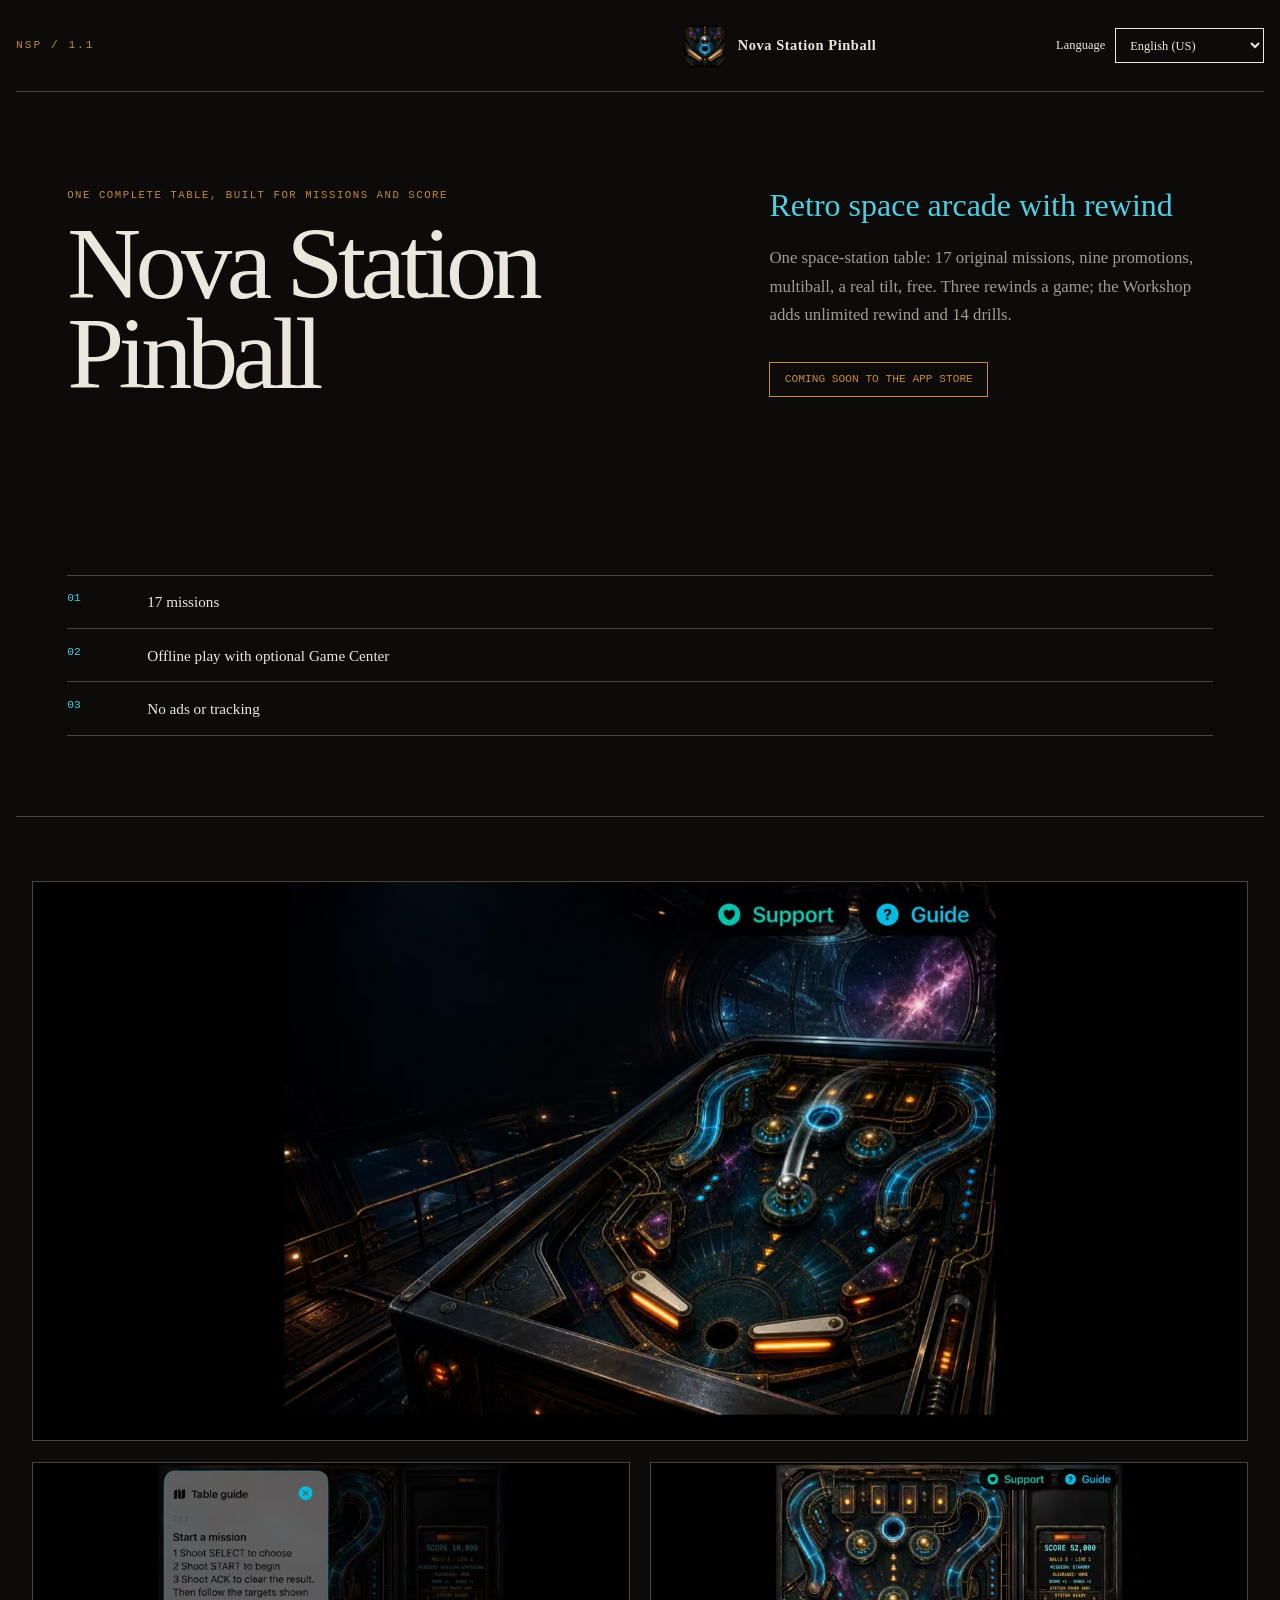
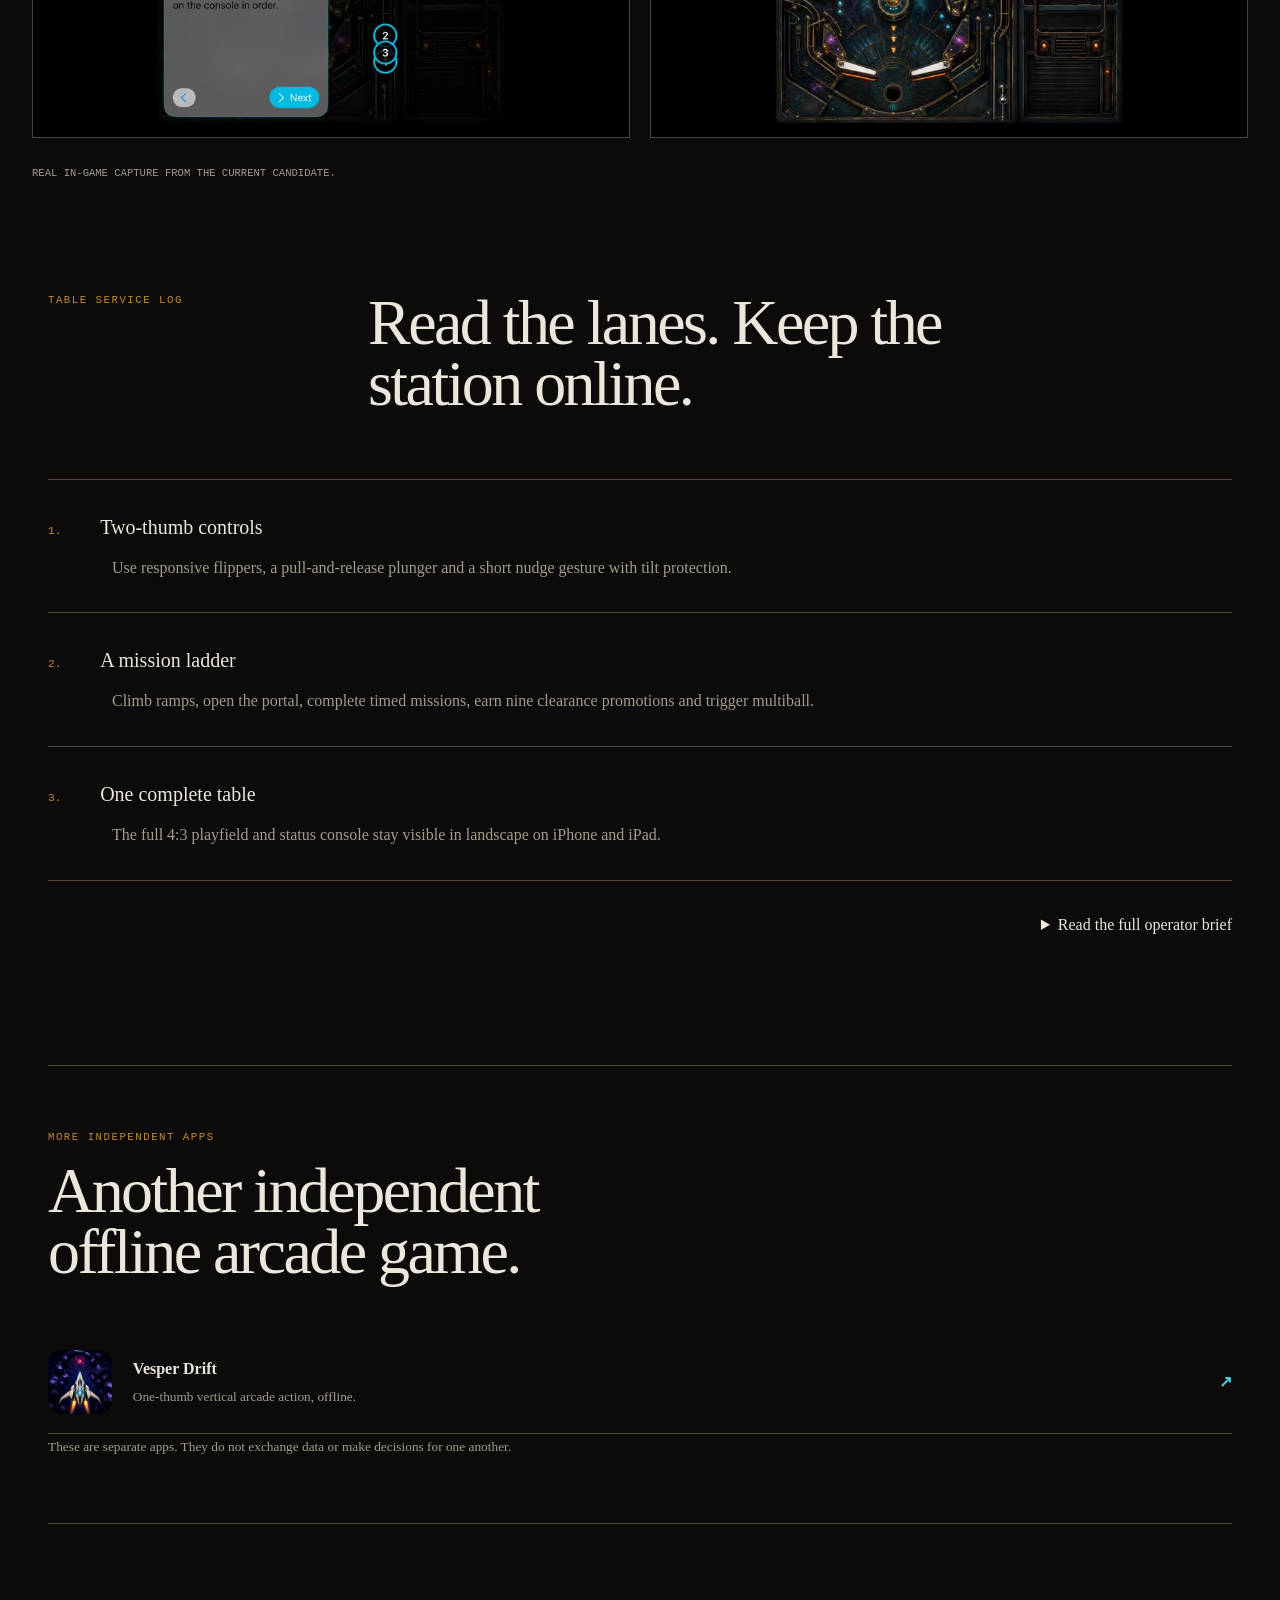
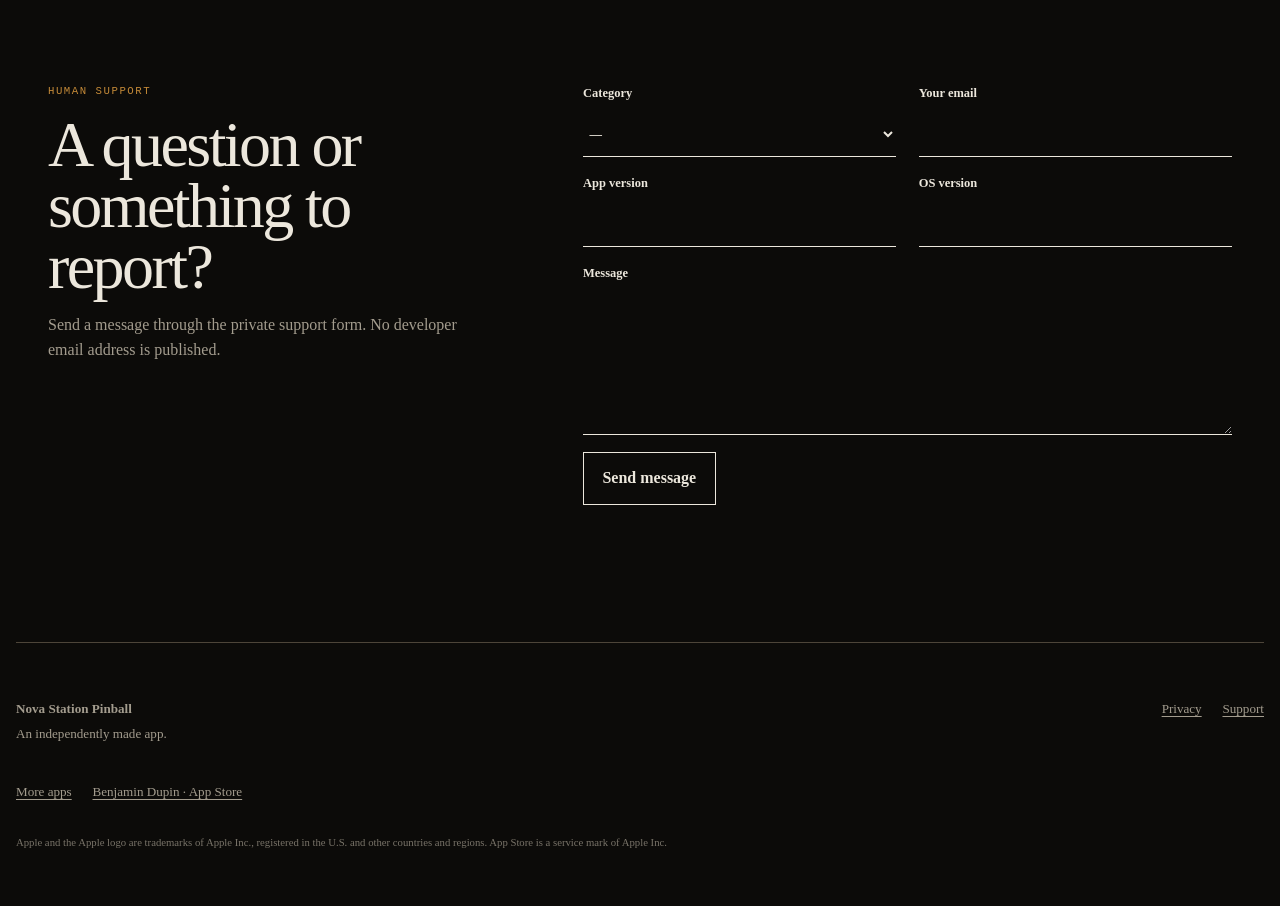
==== commit 5cb373fd: "Refresh product, release, and repository documentation" ====
--- a/site/index.html
+++ b/site/index.html
@@ -3,11 +3,11 @@
 <head>
   <meta charset="utf-8">
   <meta name="viewport" content="width=device-width, initial-scale=1">
-  <title>Nova Station Pinball — Retro pinball, pure momentum</title>
-  <meta name="description" content="Learn the complete table with an interactive guide, then master 17 missions, nine promotions and multiball. Responsive controls, offline and ad-free.">
+  <title>Nova Station Pinball — Retro space arcade with rewind</title>
+  <meta name="description" content="One space-station table: 17 original missions, nine promotions, multiball, a real tilt, free. Three rewinds a game; the Workshop adds unlimited rewind and…">
   <meta name="theme-color" content="#FFC64C">
   <meta name="robots" content="index,follow,max-image-preview:large">
-  <meta name="site-source-digest" content="02f4dfa874a7a63b9f25a68f264c9e69c0df229c2c8062d00ea1bd62b0e95bec">
+  <meta name="site-source-digest" content="d9a0fb2285bdb8741db72ce1d2b9c6e6b2f18e065accdd7580461a0716387da2">
   <link rel="canonical" href="https://bnjdpn.github.io/NovaStationPinball/">
   <link rel="alternate" hreflang="en-US" href="https://bnjdpn.github.io/NovaStationPinball/"><link rel="alternate" hreflang="fr-FR" href="https://bnjdpn.github.io/NovaStationPinball/fr-FR/"><link rel="alternate" hreflang="en" href="https://bnjdpn.github.io/NovaStationPinball/"><link rel="alternate" hreflang="fr" href="https://bnjdpn.github.io/NovaStationPinball/fr-FR/">
   <link rel="alternate" hreflang="x-default" href="https://bnjdpn.github.io/NovaStationPinball/">
@@ -16,15 +16,15 @@
 
   <link rel="stylesheet" href="assets/base.css">
   <link rel="stylesheet" href="assets/theme.css">
-  <script type="application/ld+json">{"@context":"https://schema.org","@graph":[{"@type":"Person","@id":"https://bnjdpn.github.io/#benjamin-dupin","name":"Benjamin Dupin","url":"https://bnjdpn.github.io/","sameAs":["https://apps.apple.com/fr/developer/benjamin-dupin/id1871474236"]},{"@type":"WebSite","@id":"https://bnjdpn.github.io/NovaStationPinball/#website","url":"https://bnjdpn.github.io/NovaStationPinball/","name":"Nova Station Pinball","publisher":{"@id":"https://bnjdpn.github.io/#benjamin-dupin"}},{"@type":"SoftwareApplication","name":"Nova Station Pinball","description":"Learn the complete table with an interactive guide, then master 17 missions, nine promotions and multiball. Responsive controls, offline and ad-free.","url":"https://bnjdpn.github.io/NovaStationPinball/","image":"https://bnjdpn.github.io/NovaStationPinball/assets/shots/en-US/01-2868.webp","operatingSystem":"iOS","applicationCategory":"GameApplication","softwareVersion":"1.0","@id":"https://bnjdpn.github.io/NovaStationPinball/#software","author":{"@id":"https://bnjdpn.github.io/#benjamin-dupin"},"publisher":{"@id":"https://bnjdpn.github.io/#benjamin-dupin"},"inLanguage":"en-US"},{"@type":"WebPage","@id":"https://bnjdpn.github.io/NovaStationPinball/#webpage","url":"https://bnjdpn.github.io/NovaStationPinball/","name":"Nova Station Pinball — Retro pinball, pure momentum","description":"Learn the complete table with an interactive guide, then master 17 missions, nine promotions and multiball. Responsive controls, offline and ad-free.","inLanguage":"en-US","isPartOf":{"@id":"https://bnjdpn.github.io/NovaStationPinball/#website"},"about":{"@id":"https://bnjdpn.github.io/NovaStationPinball/#software"},"author":{"@id":"https://bnjdpn.github.io/#benjamin-dupin"}}]}</script>
+  <script type="application/ld+json">{"@context":"https://schema.org","@graph":[{"@type":"Person","@id":"https://bnjdpn.github.io/#benjamin-dupin","name":"Benjamin Dupin","url":"https://bnjdpn.github.io/","sameAs":["https://apps.apple.com/fr/developer/benjamin-dupin/id1871474236"]},{"@type":"WebSite","@id":"https://bnjdpn.github.io/NovaStationPinball/#website","url":"https://bnjdpn.github.io/NovaStationPinball/","name":"Nova Station Pinball","publisher":{"@id":"https://bnjdpn.github.io/#benjamin-dupin"}},{"@type":"SoftwareApplication","name":"Nova Station Pinball","description":"One space-station table: 17 original missions, nine promotions, multiball, a real tilt, free. Three rewinds a game; the Workshop adds unlimited rewind and…","url":"https://bnjdpn.github.io/NovaStationPinball/","image":"https://bnjdpn.github.io/NovaStationPinball/assets/shots/en-US/01-2868.webp","operatingSystem":"iOS","applicationCategory":"GameApplication","softwareVersion":"1.1","@id":"https://bnjdpn.github.io/NovaStationPinball/#software","author":{"@id":"https://bnjdpn.github.io/#benjamin-dupin"},"publisher":{"@id":"https://bnjdpn.github.io/#benjamin-dupin"},"inLanguage":"en-US"},{"@type":"WebPage","@id":"https://bnjdpn.github.io/NovaStationPinball/#webpage","url":"https://bnjdpn.github.io/NovaStationPinball/","name":"Nova Station Pinball — Retro space arcade with rewind","description":"One space-station table: 17 original missions, nine promotions, multiball, a real tilt, free. Three rewinds a game; the Workshop adds unlimited rewind and…","inLanguage":"en-US","isPartOf":{"@id":"https://bnjdpn.github.io/NovaStationPinball/#website"},"about":{"@id":"https://bnjdpn.github.io/NovaStationPinball/#software"},"author":{"@id":"https://bnjdpn.github.io/#benjamin-dupin"}}]}</script>
   <meta name="author" content="Benjamin Dupin">
   <link rel="author" href="https://apps.apple.com/fr/developer/benjamin-dupin/id1871474236">
   <meta property="og:type" content="website">
   <meta property="og:site_name" content="Nova Station Pinball">
   <meta property="og:locale" content="en_US">
   <meta property="og:locale:alternate" content="fr_FR">
-  <meta property="og:title" content="Nova Station Pinball — Retro pinball, pure momentum">
-  <meta property="og:description" content="Learn the complete table with an interactive guide, then master 17 missions, nine promotions and multiball. Responsive controls, offline and ad-free.">
+  <meta property="og:title" content="Nova Station Pinball — Retro space arcade with rewind">
+  <meta property="og:description" content="One space-station table: 17 original missions, nine promotions, multiball, a real tilt, free. Three rewinds a game; the Workshop adds unlimited rewind and…">
   <meta property="og:url" content="https://bnjdpn.github.io/NovaStationPinball/">
   <meta property="og:image" content="https://bnjdpn.github.io/NovaStationPinball/assets/social-card.jpg">
   <meta property="og:image:secure_url" content="https://bnjdpn.github.io/NovaStationPinball/assets/social-card.jpg">
@@ -33,15 +33,15 @@
   <meta property="og:image:height" content="630">
   <meta property="og:image:alt" content="Nova Station Pinball table in play, real in-game capture.">
   <meta name="twitter:card" content="summary_large_image">
-  <meta name="twitter:title" content="Nova Station Pinball — Retro pinball, pure momentum">
-  <meta name="twitter:description" content="Learn the complete table with an interactive guide, then master 17 missions, nine promotions and multiball. Responsive controls, offline and ad-free.">
+  <meta name="twitter:title" content="Nova Station Pinball — Retro space arcade with rewind">
+  <meta name="twitter:description" content="One space-station table: 17 original missions, nine promotions, multiball, a real tilt, free. Three rewinds a game; the Workshop adds unlimited rewind and…">
   <meta name="twitter:image" content="https://bnjdpn.github.io/NovaStationPinball/assets/social-card.jpg">
   <meta name="twitter:image:alt" content="Nova Station Pinball table in play, real in-game capture.">
 </head>
 <body>
   <a class="skip-link" href="#main">Skip to content</a>
   <header class="station-head">
-    <p class="station-code">NSP / 1.0</p>
+    <p class="station-code">NSP / 1.1</p>
     <a class="brand" href="https://bnjdpn.github.io/NovaStationPinball/"><img src="assets/app-icon.png" width="42" height="42" alt=""><span>Nova Station Pinball</span></a>
     <label class="language-picker"><span>Language</span><select data-language-picker><option value="https://bnjdpn.github.io/NovaStationPinball/" selected>English (US)</option><option value="https://bnjdpn.github.io/NovaStationPinball/fr-FR/">Français (France)</option></select></label>
   </header>
@@ -53,8 +53,8 @@
         <h1 id="hero-title">Nova Station Pinball</h1>
       </div>
       <div class="mission-brief">
-        <p class="subtitle">Retro pinball, pure momentum</p>
-        <p class="hero-pitch">Learn the complete table with an interactive guide, then master 17 missions, nine promotions and multiball. Responsive controls, offline and ad-free.</p>
+        <p class="subtitle">Retro space arcade with rewind</p>
+        <p class="hero-pitch">One space-station table: 17 original missions, nine promotions, multiball, a real tilt, free. Three rewinds a game; the Workshop adds unlimited rewind and 14 drills.</p>
         <p class="release-signal">Coming soon to the App Store</p>
       </div>
       <dl class="table-spec">
@@ -79,7 +79,7 @@
         <li><h3>One complete table</h3><p>The full 4:3 playfield and status console stay visible in landscape on iPhone and iPad.</p></li>
 
       </ol>
-      <details><summary>Read the full operator brief</summary><p>Take command of Nova Station, a complete retro-futuristic pinball table built for fast reactions and long score-chasing sessions.</p><p>Every launch begins with three balls and a clear objective: keep the station online. Chain bumper hits, climb the ramps, open the portal, complete timed missions, earn nine clearance promotions and trigger multiball. A precise deterministic simulation keeps every rebound, flipper strike, nudge and tilt consistent.</p><p>BUILT FOR PINBALL; Responsive two-thumb flippers; Pull-and-release plunger; Short horizontal nudge gesture with tilt protection; Interactive guide for controls, mission lanes and progression targets; Missions, score multipliers, bonuses, extra balls and multiball; Local high scores saved on your device; Optional Game Center leaderboard</p><p>ONE COMPLETE TABLE; The full 4:3 table and its status console remain visible in landscape on both iPhone and iPad. Original raster artwork, sound and haptics create a tactile premium retro-PC atmosphere without copying another game’s identity.</p><p>PLAY ON YOUR TERMS; Nova Station Pinball works offline and requires no account. It contains no advertising and no tracking. In version 1.0, the entire game is available free upfront. Optional tips in this version support development but unlock no features and do not change gameplay.</p><p>Available in English and French.</p></details>
+      <details><summary>Read the full operator brief</summary><p>Learn one pinball table deeply — every ramp, lane, mission and multiball — the way arcade players once learned a real machine. Nova Station is that table: a retro-futuristic space station fighting to stay online.</p><p>Every launch begins with three balls and a clear objective: keep the station online. Chain bumper hits, climb the ramps, open the portal, complete timed missions, earn nine clearance promotions and trigger multiball. A precise deterministic simulation keeps every rebound, flipper strike, nudge and tilt consistent.</p><p>A FREE TABLE, ONE OPTIONAL PURCHASE; Free for everyone, with no limit on how much you play: the complete table, the 17 missions, the nine clearance promotions, multiball, tilt, the interactive guide, the local high scores, the Game Center leaderboard, three ball rewinds in every game and the replay of the ball you are playing, at normal speed or in slow motion. The Workshop is the only thing you can buy — a one-time purchase, never a subscription, nothing to renew and nothing to cancel.</p><p>BUILT FOR PINBALL; Responsive two-thumb flippers; Pull-and-release plunger; Short horizontal nudge gesture with tilt protection; Interactive guide for controls, mission lanes and progression targets; Missions, score multipliers, bonuses, extra balls and multiball; Local high scores saved on your device; Optional Game Center leaderboard</p><p>THE WORKSHOP; Because the simulation is strictly deterministic, Nova Station can put a lost ball back exactly where it was. The Workshop lifts the rewind limit: go back three seconds, five seconds or to the start of the ball as often as you want, with the table handed straight back to you at the instant you choose. It adds a replay that starts five seconds back instead of replaying the whole ball, and 14 shot drills that serve the ball from an identical position as many times as you like — each one keeping its own success rate and best streak on your device.</p><p>HONEST SCORES; Rewinding is assistance, so it is treated as such. Any game in which you rewind or replay a ball — the three free rewinds included — is ranked on a separate training board and is never sent to the Game Center leaderboard. Scores you have already set stay exactly as they are.</p><p>ONE COMPLETE TABLE; The full 4:3 table and its status console remain visible in landscape on both iPhone and iPad. Original raster artwork, sound and haptics create a tactile retro-PC atmosphere without copying another game’s identity.</p><p>PLAY ON YOUR TERMS; Nova Station Pinball works offline and requires no account. It contains no advertising and no tracking.</p><p>Available in English and French.</p></details>
     </section>
 
 
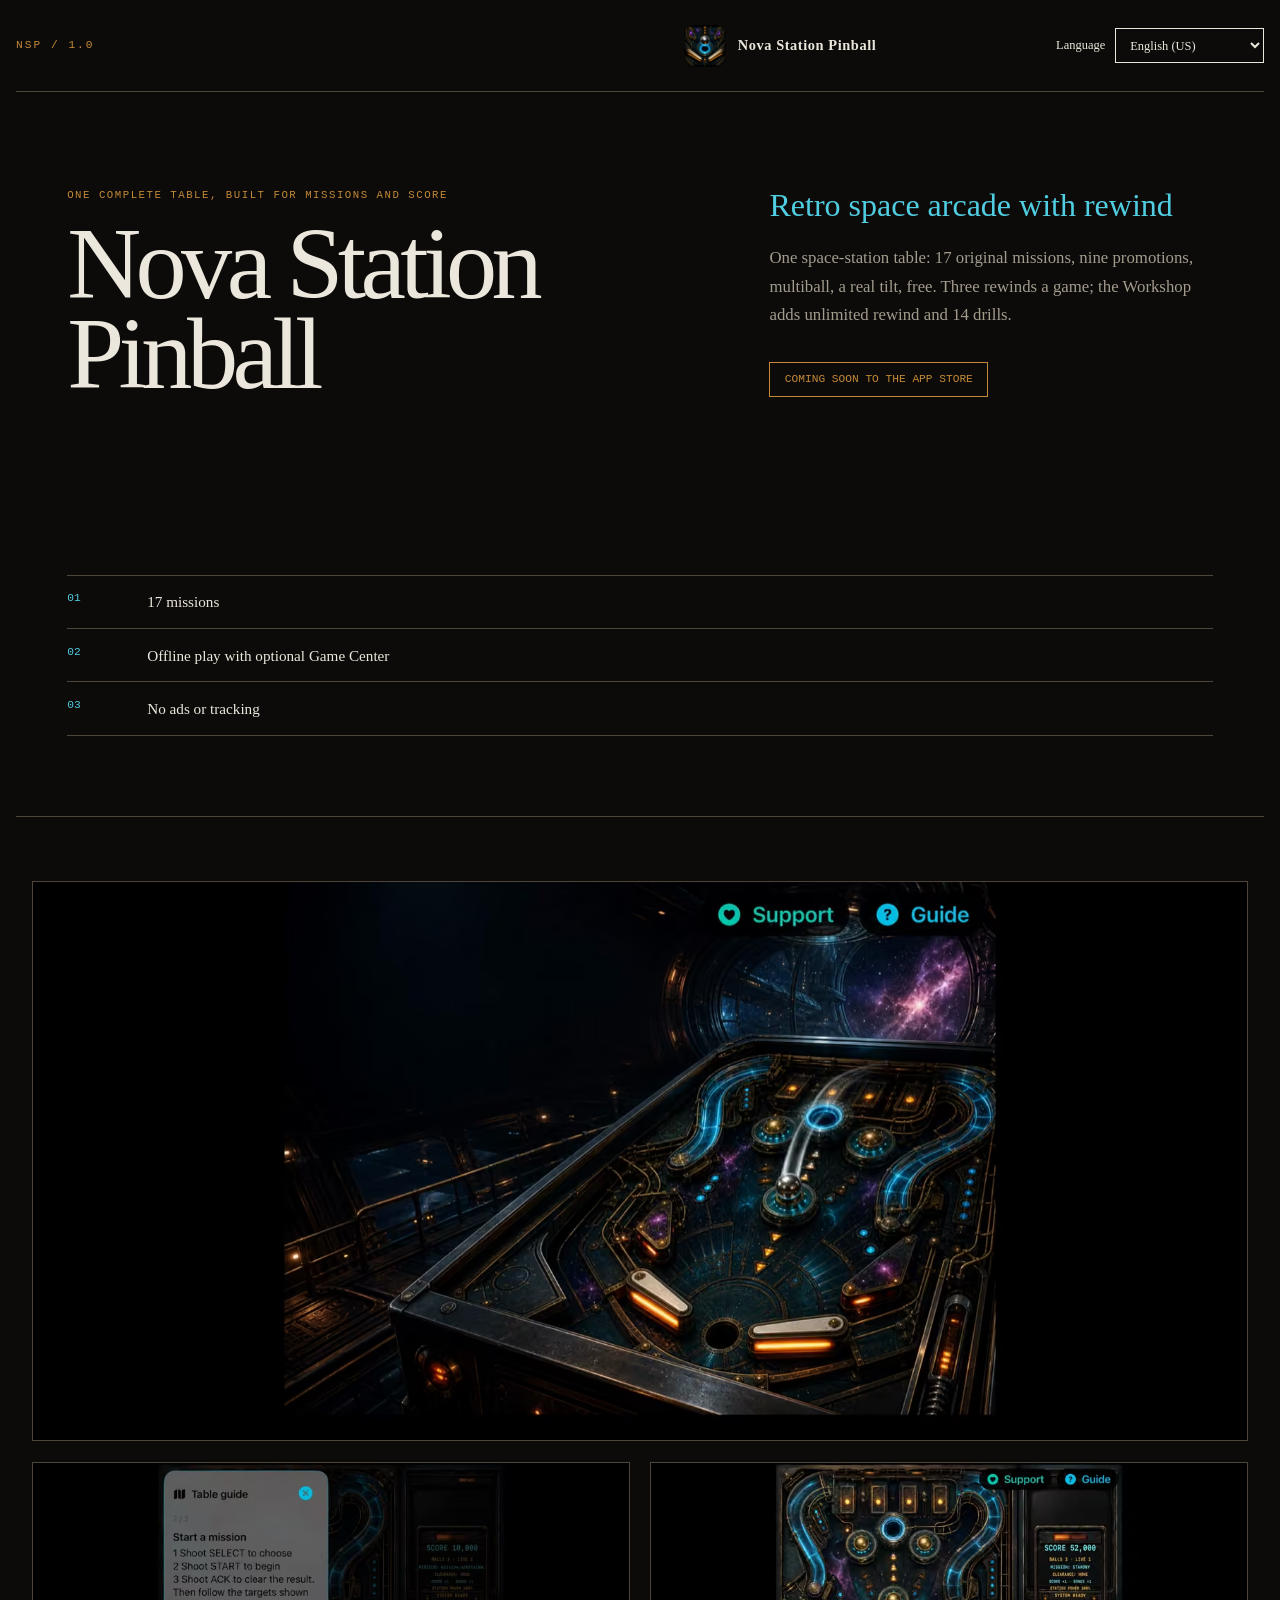
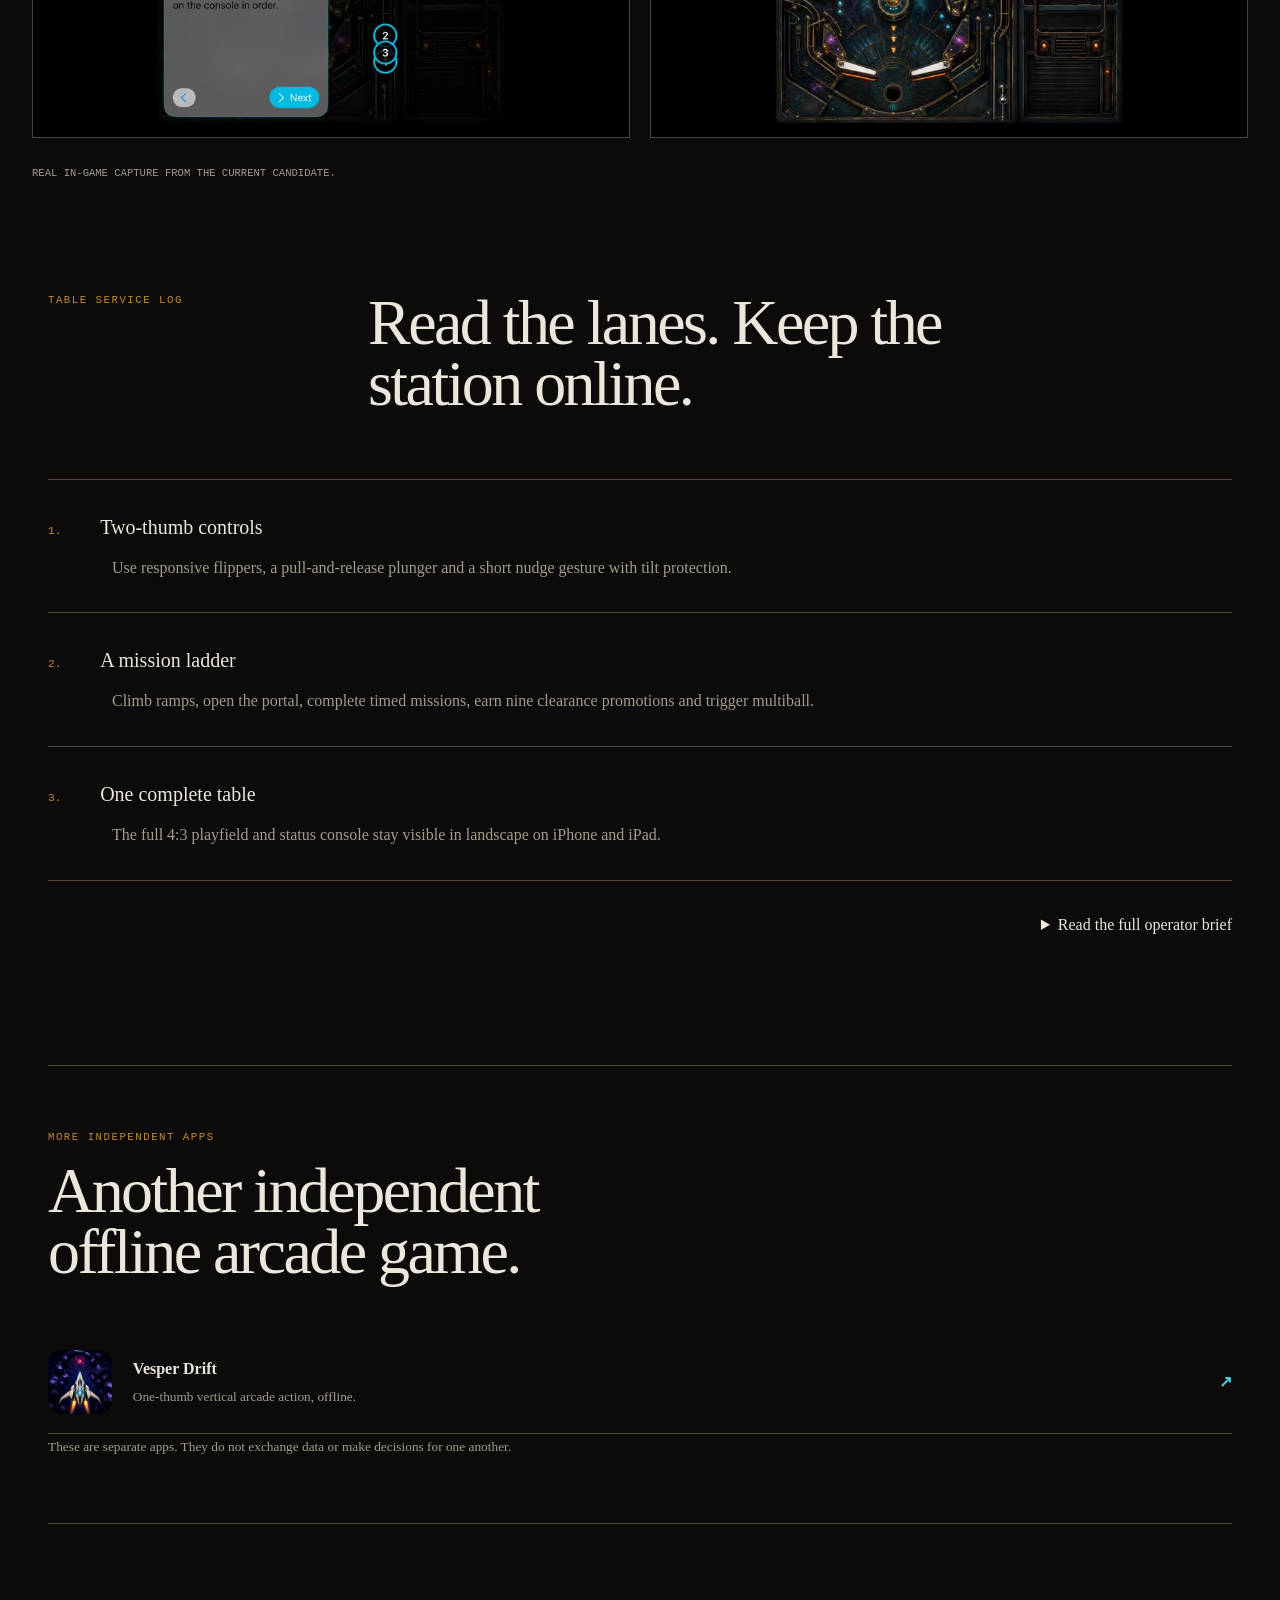
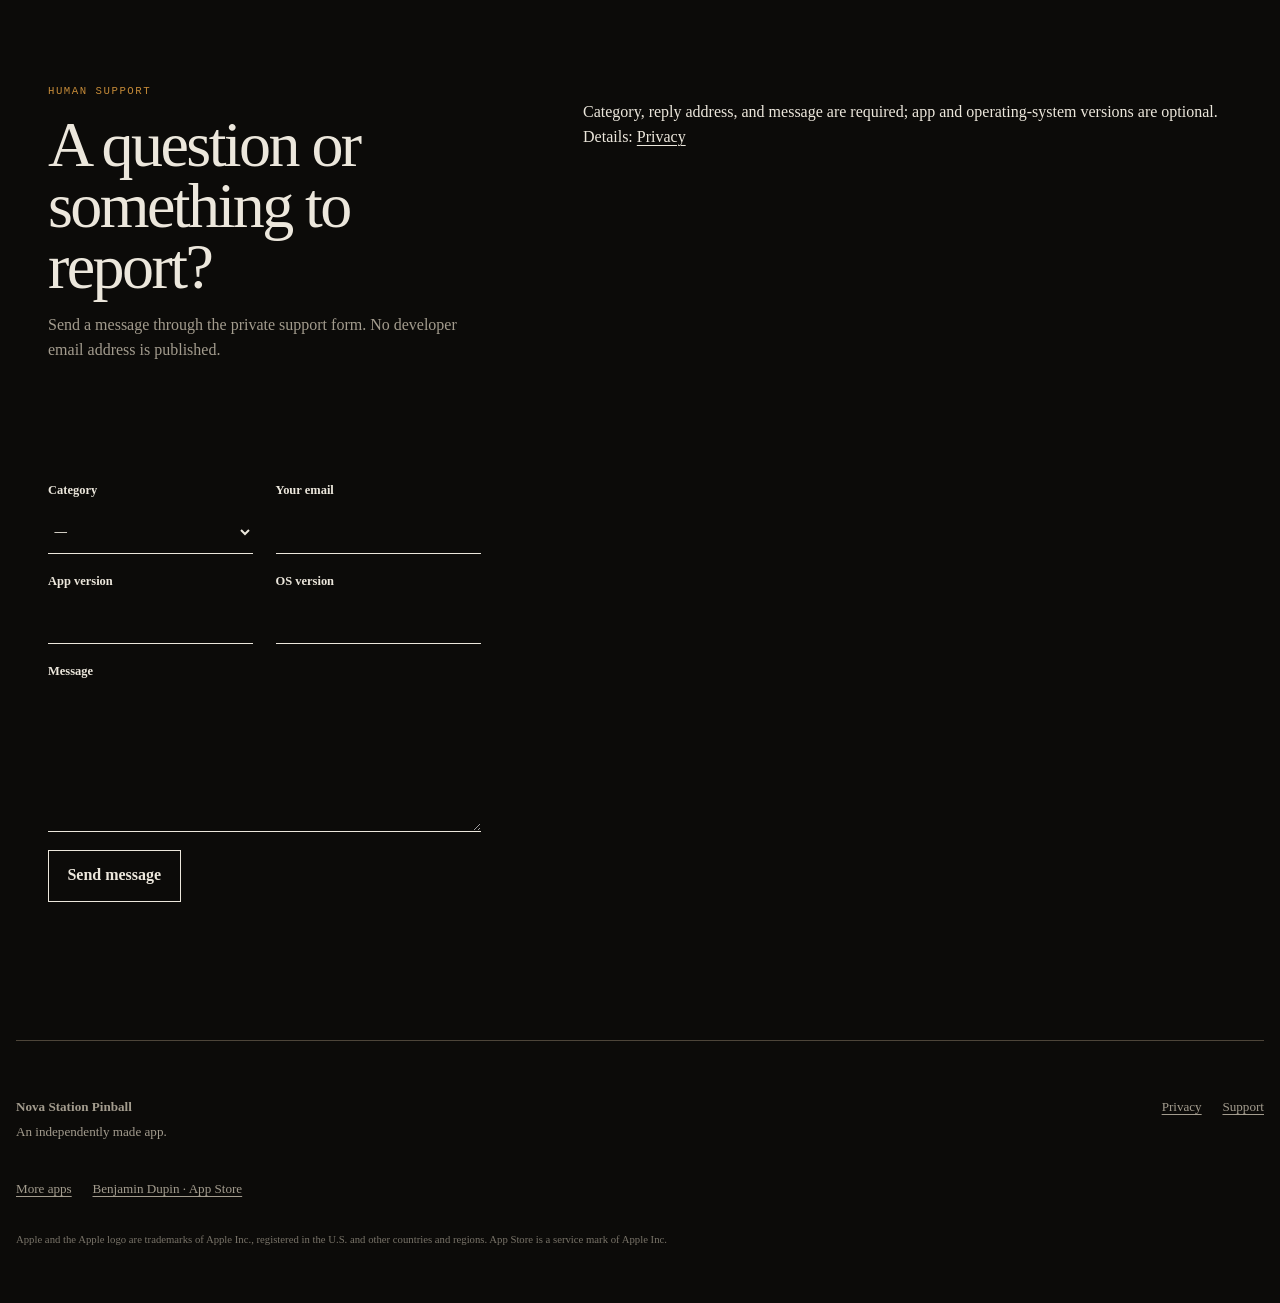
==== commit ddd69dfe: "Prepare Nova build 2 App Store recovery" ====
--- a/site/index.html
+++ b/site/index.html
@@ -7,7 +7,7 @@
   <meta name="description" content="One space-station table: 17 original missions, nine promotions, multiball, a real tilt, free. Three rewinds a game; the Workshop adds unlimited rewind and…">
   <meta name="theme-color" content="#FFC64C">
   <meta name="robots" content="index,follow,max-image-preview:large">
-  <meta name="site-source-digest" content="d9a0fb2285bdb8741db72ce1d2b9c6e6b2f18e065accdd7580461a0716387da2">
+  <meta name="site-source-digest" content="78495bac790b11cf150a39f147649d88027667123766ebeaaeb82feda290e91c">
   <link rel="canonical" href="https://bnjdpn.github.io/NovaStationPinball/">
   <link rel="alternate" hreflang="en-US" href="https://bnjdpn.github.io/NovaStationPinball/"><link rel="alternate" hreflang="fr-FR" href="https://bnjdpn.github.io/NovaStationPinball/fr-FR/"><link rel="alternate" hreflang="en" href="https://bnjdpn.github.io/NovaStationPinball/"><link rel="alternate" hreflang="fr" href="https://bnjdpn.github.io/NovaStationPinball/fr-FR/">
   <link rel="alternate" hreflang="x-default" href="https://bnjdpn.github.io/NovaStationPinball/">
@@ -16,7 +16,7 @@
 
   <link rel="stylesheet" href="assets/base.css">
   <link rel="stylesheet" href="assets/theme.css">
-  <script type="application/ld+json">{"@context":"https://schema.org","@graph":[{"@type":"Person","@id":"https://bnjdpn.github.io/#benjamin-dupin","name":"Benjamin Dupin","url":"https://bnjdpn.github.io/","sameAs":["https://apps.apple.com/fr/developer/benjamin-dupin/id1871474236"]},{"@type":"WebSite","@id":"https://bnjdpn.github.io/NovaStationPinball/#website","url":"https://bnjdpn.github.io/NovaStationPinball/","name":"Nova Station Pinball","publisher":{"@id":"https://bnjdpn.github.io/#benjamin-dupin"}},{"@type":"SoftwareApplication","name":"Nova Station Pinball","description":"One space-station table: 17 original missions, nine promotions, multiball, a real tilt, free. Three rewinds a game; the Workshop adds unlimited rewind and…","url":"https://bnjdpn.github.io/NovaStationPinball/","image":"https://bnjdpn.github.io/NovaStationPinball/assets/shots/en-US/01-2868.webp","operatingSystem":"iOS","applicationCategory":"GameApplication","softwareVersion":"1.1","@id":"https://bnjdpn.github.io/NovaStationPinball/#software","author":{"@id":"https://bnjdpn.github.io/#benjamin-dupin"},"publisher":{"@id":"https://bnjdpn.github.io/#benjamin-dupin"},"inLanguage":"en-US"},{"@type":"WebPage","@id":"https://bnjdpn.github.io/NovaStationPinball/#webpage","url":"https://bnjdpn.github.io/NovaStationPinball/","name":"Nova Station Pinball — Retro space arcade with rewind","description":"One space-station table: 17 original missions, nine promotions, multiball, a real tilt, free. Three rewinds a game; the Workshop adds unlimited rewind and…","inLanguage":"en-US","isPartOf":{"@id":"https://bnjdpn.github.io/NovaStationPinball/#website"},"about":{"@id":"https://bnjdpn.github.io/NovaStationPinball/#software"},"author":{"@id":"https://bnjdpn.github.io/#benjamin-dupin"}}]}</script>
+  <script type="application/ld+json">{"@context":"https://schema.org","@graph":[{"@type":"Person","@id":"https://bnjdpn.github.io/#benjamin-dupin","name":"Benjamin Dupin","url":"https://bnjdpn.github.io/","sameAs":["https://apps.apple.com/fr/developer/benjamin-dupin/id1871474236"]},{"@type":"WebSite","@id":"https://bnjdpn.github.io/NovaStationPinball/#website","url":"https://bnjdpn.github.io/NovaStationPinball/","name":"Nova Station Pinball","publisher":{"@id":"https://bnjdpn.github.io/#benjamin-dupin"}},{"@type":"SoftwareApplication","name":"Nova Station Pinball","description":"One space-station table: 17 original missions, nine promotions, multiball, a real tilt, free. Three rewinds a game; the Workshop adds unlimited rewind and…","url":"https://bnjdpn.github.io/NovaStationPinball/","image":"https://bnjdpn.github.io/NovaStationPinball/assets/shots/en-US/01-2868.webp","operatingSystem":"iOS","applicationCategory":"GameApplication","softwareVersion":"1.0","@id":"https://bnjdpn.github.io/NovaStationPinball/#software","author":{"@id":"https://bnjdpn.github.io/#benjamin-dupin"},"publisher":{"@id":"https://bnjdpn.github.io/#benjamin-dupin"},"inLanguage":"en-US"},{"@type":"WebPage","@id":"https://bnjdpn.github.io/NovaStationPinball/#webpage","url":"https://bnjdpn.github.io/NovaStationPinball/","name":"Nova Station Pinball — Retro space arcade with rewind","description":"One space-station table: 17 original missions, nine promotions, multiball, a real tilt, free. Three rewinds a game; the Workshop adds unlimited rewind and…","inLanguage":"en-US","isPartOf":{"@id":"https://bnjdpn.github.io/NovaStationPinball/#website"},"about":{"@id":"https://bnjdpn.github.io/NovaStationPinball/#software"},"author":{"@id":"https://bnjdpn.github.io/#benjamin-dupin"}}]}</script>
   <meta name="author" content="Benjamin Dupin">
   <link rel="author" href="https://apps.apple.com/fr/developer/benjamin-dupin/id1871474236">
   <meta property="og:type" content="website">
@@ -41,7 +41,7 @@
 <body>
   <a class="skip-link" href="#main">Skip to content</a>
   <header class="station-head">
-    <p class="station-code">NSP / 1.1</p>
+    <p class="station-code">NSP / 1.0</p>
     <a class="brand" href="https://bnjdpn.github.io/NovaStationPinball/"><img src="assets/app-icon.png" width="42" height="42" alt=""><span>Nova Station Pinball</span></a>
     <label class="language-picker"><span>Language</span><select data-language-picker><option value="https://bnjdpn.github.io/NovaStationPinball/" selected>English (US)</option><option value="https://bnjdpn.github.io/NovaStationPinball/fr-FR/">Français (France)</option></select></label>
   </header>
@@ -95,6 +95,7 @@
 
     <section id="contact" class="station-support" aria-labelledby="contact-title">
       <header><p>Human support</p><h2 id="contact-title">A question or something to report?</h2><p>Send a message through the private support form. No developer email address is published.</p></header>
+      <p>Category, reply address, and message are required; app and operating-system versions are optional. Details: <a href="https://bnjdpn.github.io/NovaStationPinball/privacy.html">Privacy</a></p>
       <form class="support-form" action="https://formspree.io/f/mykqbyyw" method="POST" data-sending="Sending…" data-success="Message sent. Thank you." data-error="The message could not be sent. Please try again.">
         <input type="hidden" name="app" value="Nova Station Pinball"><input type="hidden" name="_subject" value="Nova Station Pinball support request">
         <label class="honeypot" aria-hidden="true">Leave empty<input type="text" name="_gotcha" tabindex="-1" autocomplete="off"></label>
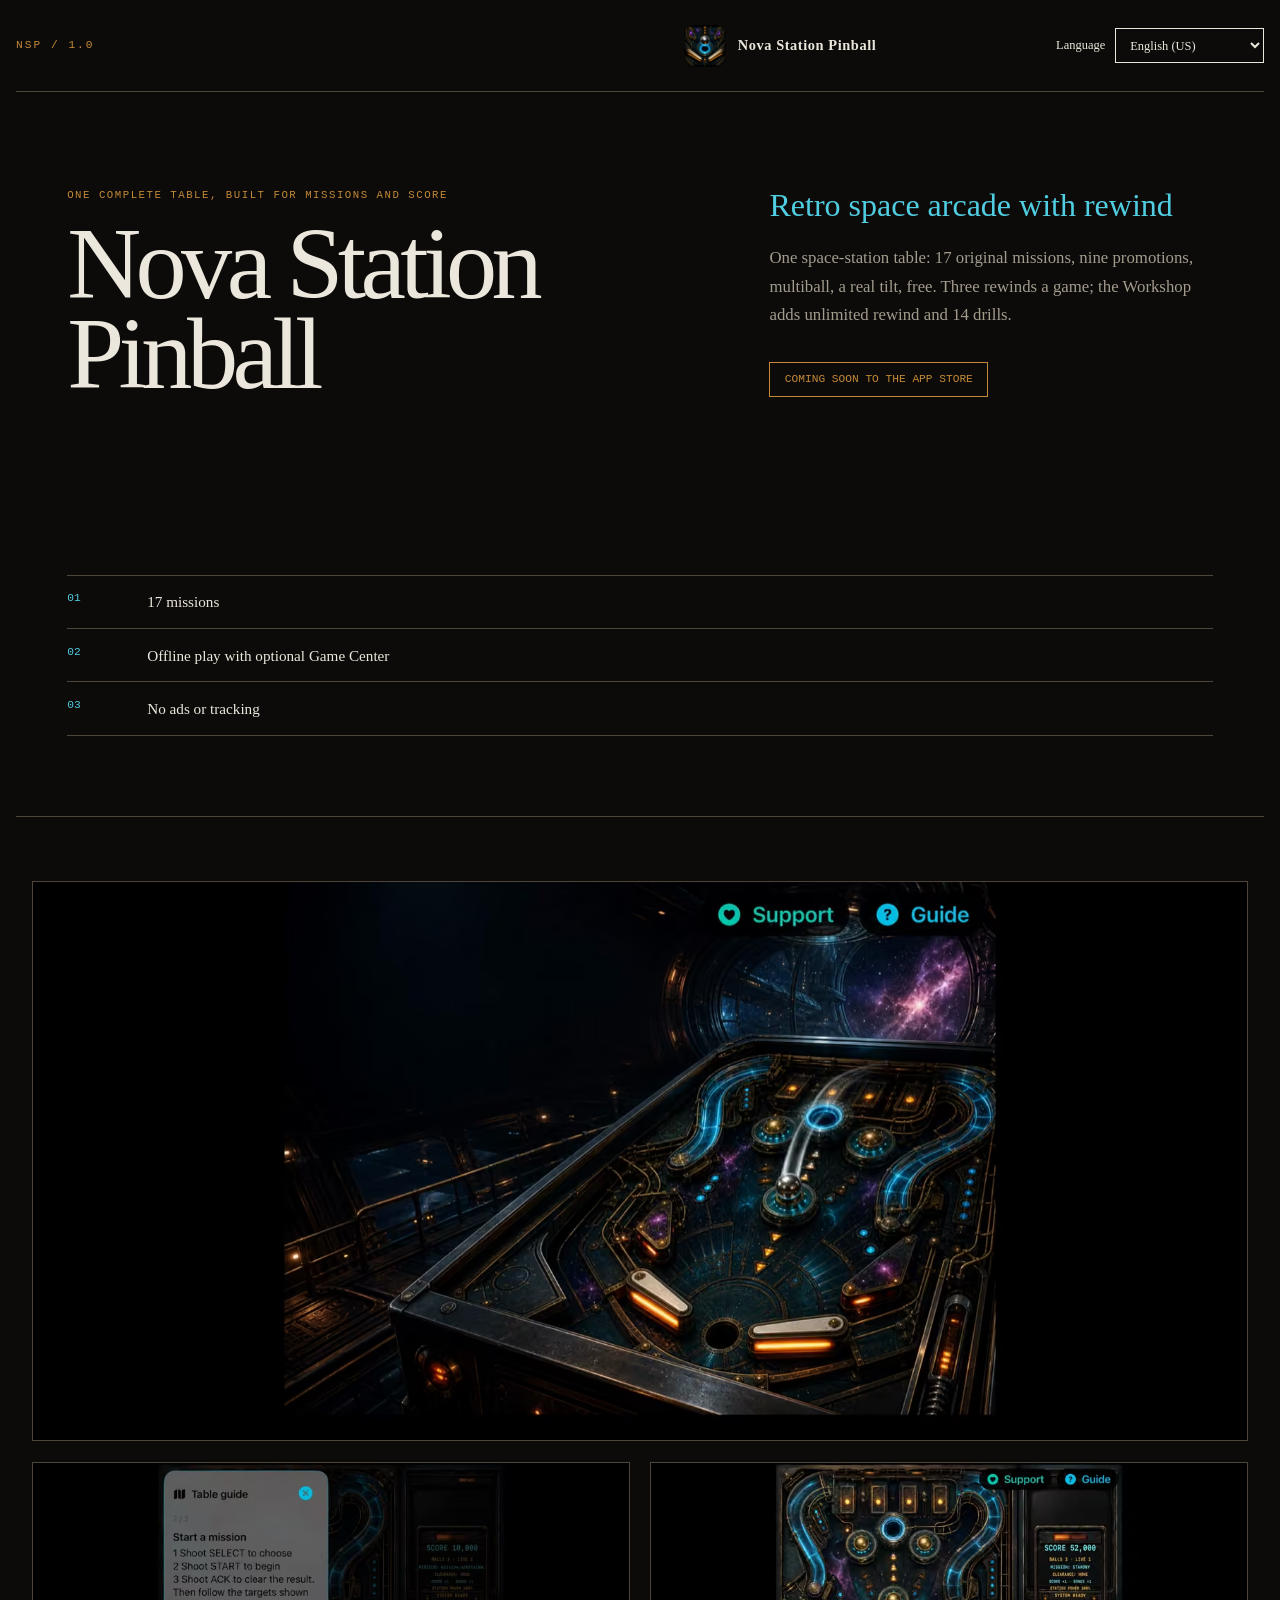
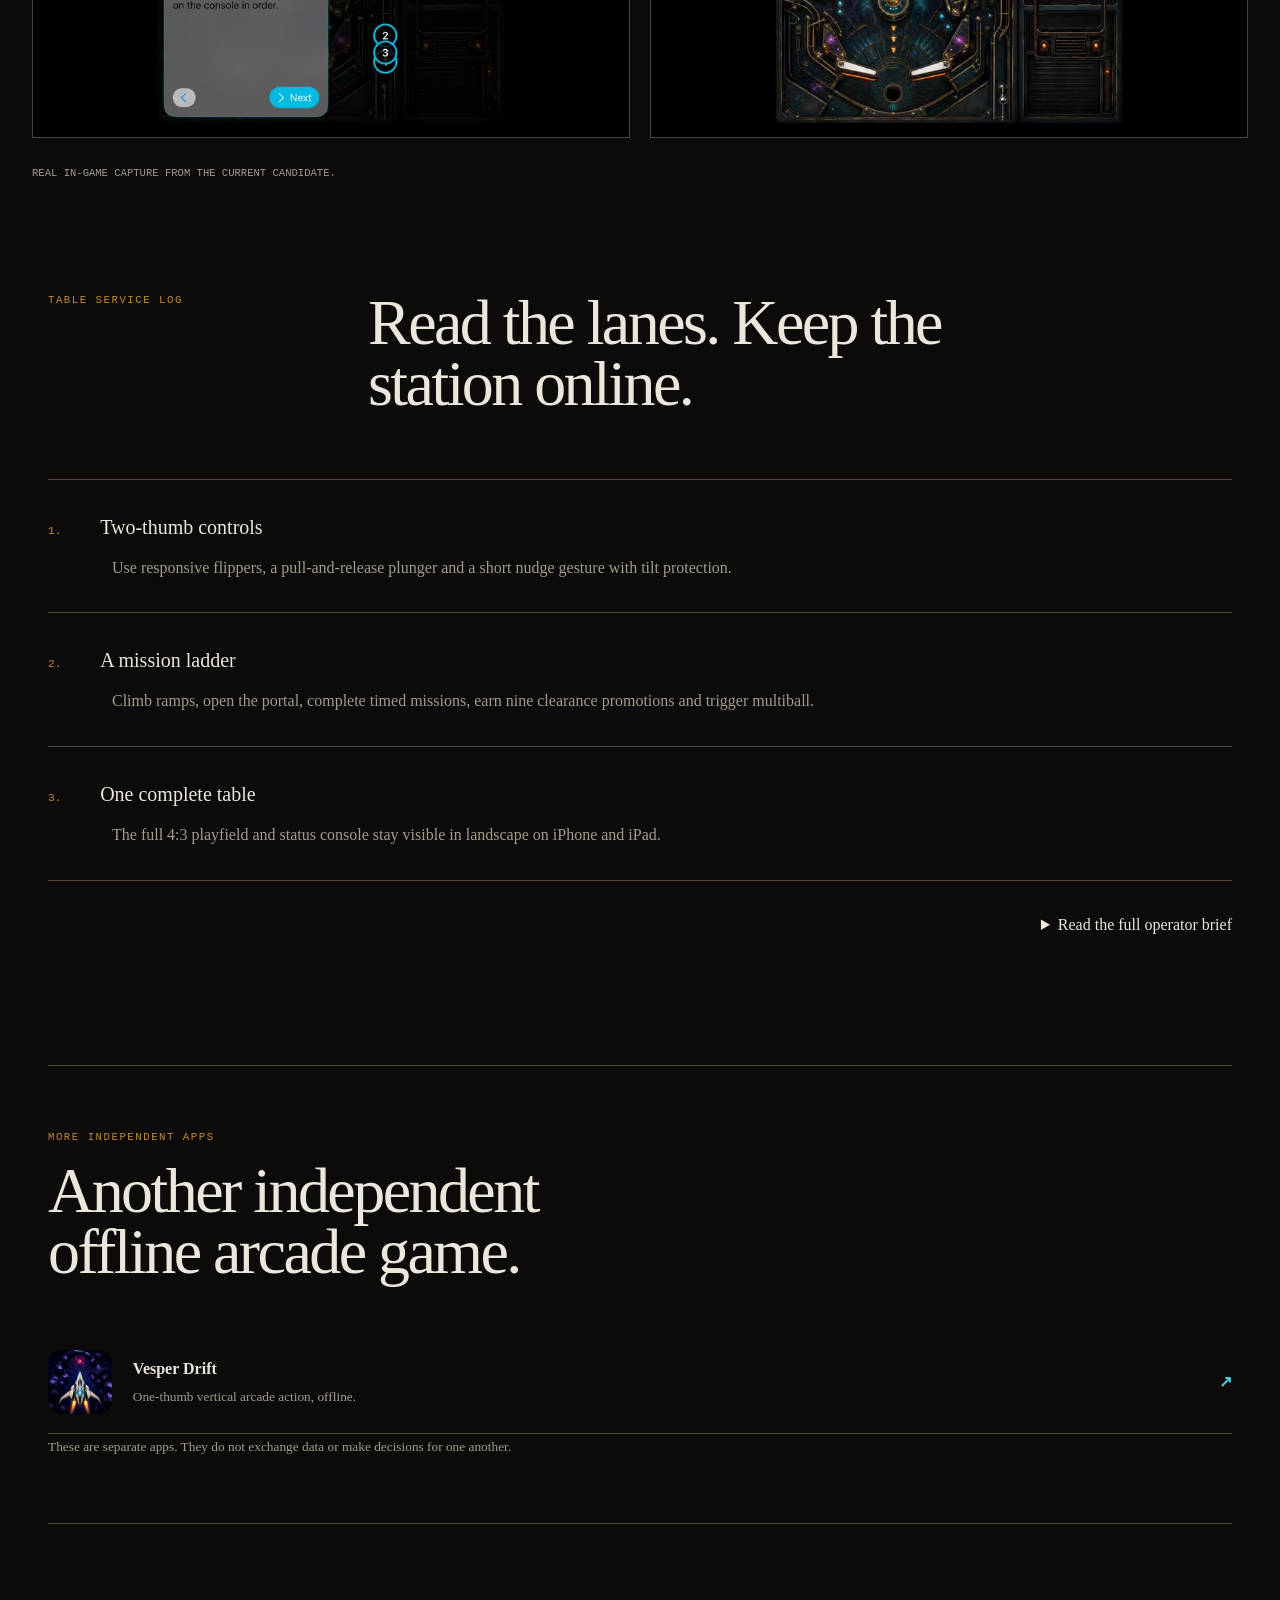
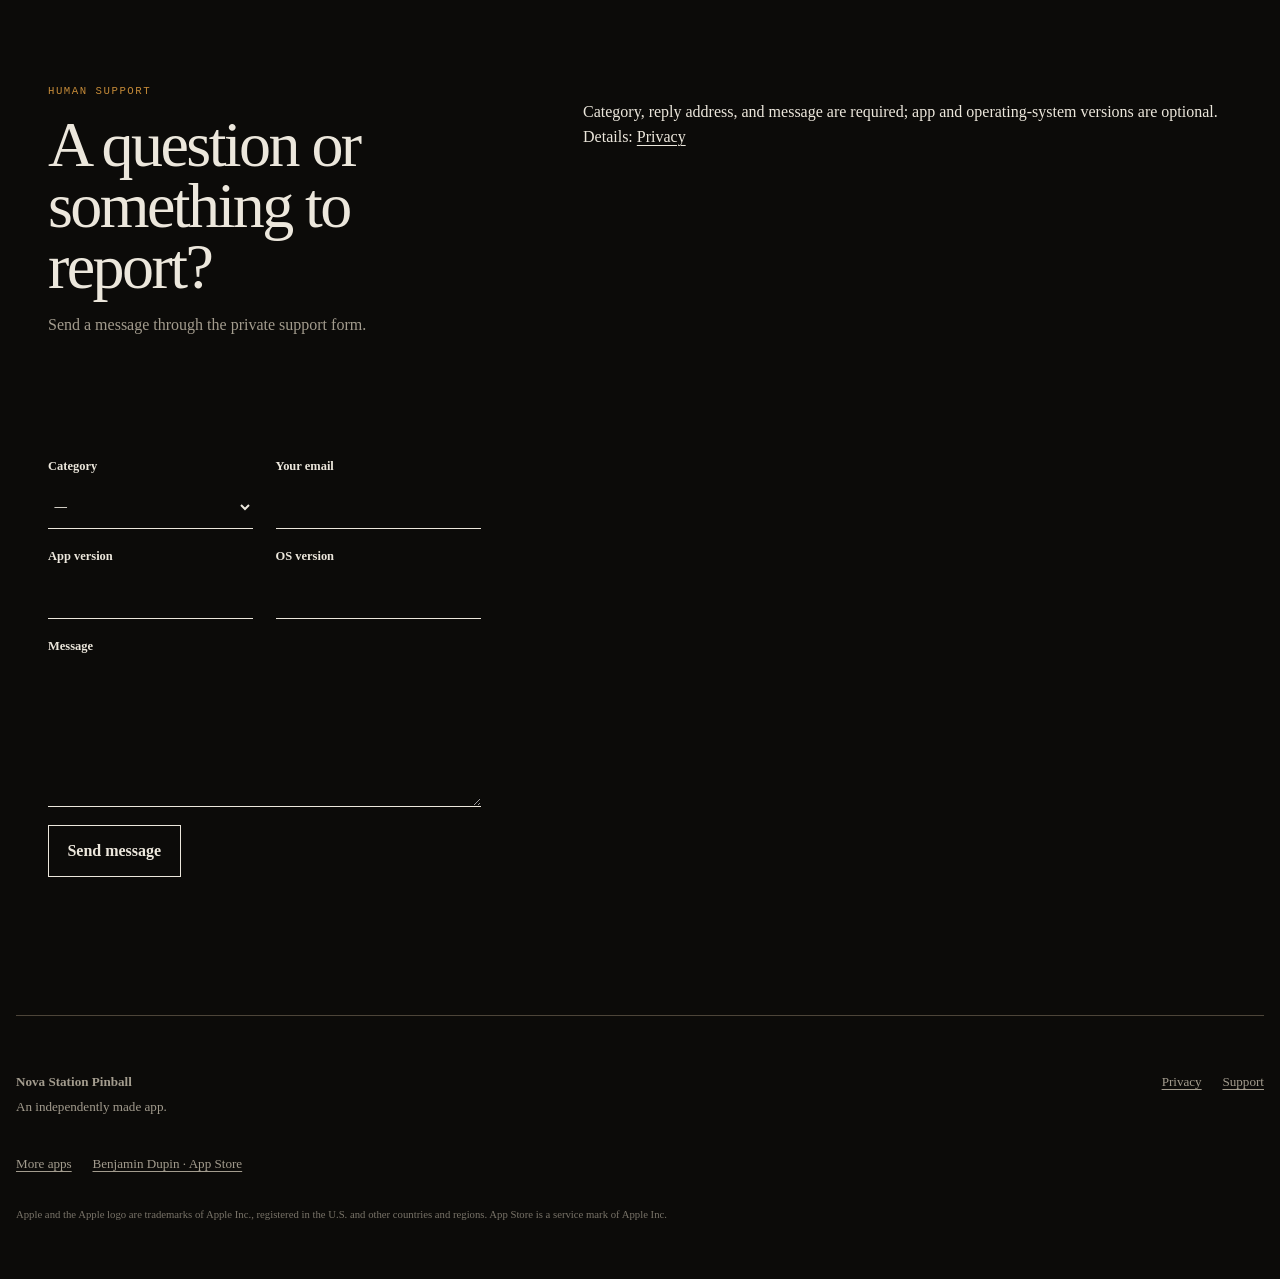
==== commit 18f1fc90: "Remove public email wording from support copy" ====
--- a/site/index.html
+++ b/site/index.html
@@ -7,7 +7,7 @@
   <meta name="description" content="One space-station table: 17 original missions, nine promotions, multiball, a real tilt, free. Three rewinds a game; the Workshop adds unlimited rewind and…">
   <meta name="theme-color" content="#FFC64C">
   <meta name="robots" content="index,follow,max-image-preview:large">
-  <meta name="site-source-digest" content="78495bac790b11cf150a39f147649d88027667123766ebeaaeb82feda290e91c">
+  <meta name="site-source-digest" content="8b519af05d6dafd3bb1398e31b514c1081a92ce31c4f76ff28c7d46640a3b412">
   <link rel="canonical" href="https://bnjdpn.github.io/NovaStationPinball/">
   <link rel="alternate" hreflang="en-US" href="https://bnjdpn.github.io/NovaStationPinball/"><link rel="alternate" hreflang="fr-FR" href="https://bnjdpn.github.io/NovaStationPinball/fr-FR/"><link rel="alternate" hreflang="en" href="https://bnjdpn.github.io/NovaStationPinball/"><link rel="alternate" hreflang="fr" href="https://bnjdpn.github.io/NovaStationPinball/fr-FR/">
   <link rel="alternate" hreflang="x-default" href="https://bnjdpn.github.io/NovaStationPinball/">
@@ -94,7 +94,7 @@
 
 
     <section id="contact" class="station-support" aria-labelledby="contact-title">
-      <header><p>Human support</p><h2 id="contact-title">A question or something to report?</h2><p>Send a message through the private support form. No developer email address is published.</p></header>
+      <header><p>Human support</p><h2 id="contact-title">A question or something to report?</h2><p>Send a message through the private support form.</p></header>
       <p>Category, reply address, and message are required; app and operating-system versions are optional. Details: <a href="https://bnjdpn.github.io/NovaStationPinball/privacy.html">Privacy</a></p>
       <form class="support-form" action="https://formspree.io/f/mykqbyyw" method="POST" data-sending="Sending…" data-success="Message sent. Thank you." data-error="The message could not be sent. Please try again.">
         <input type="hidden" name="app" value="Nova Station Pinball"><input type="hidden" name="_subject" value="Nova Station Pinball support request">
